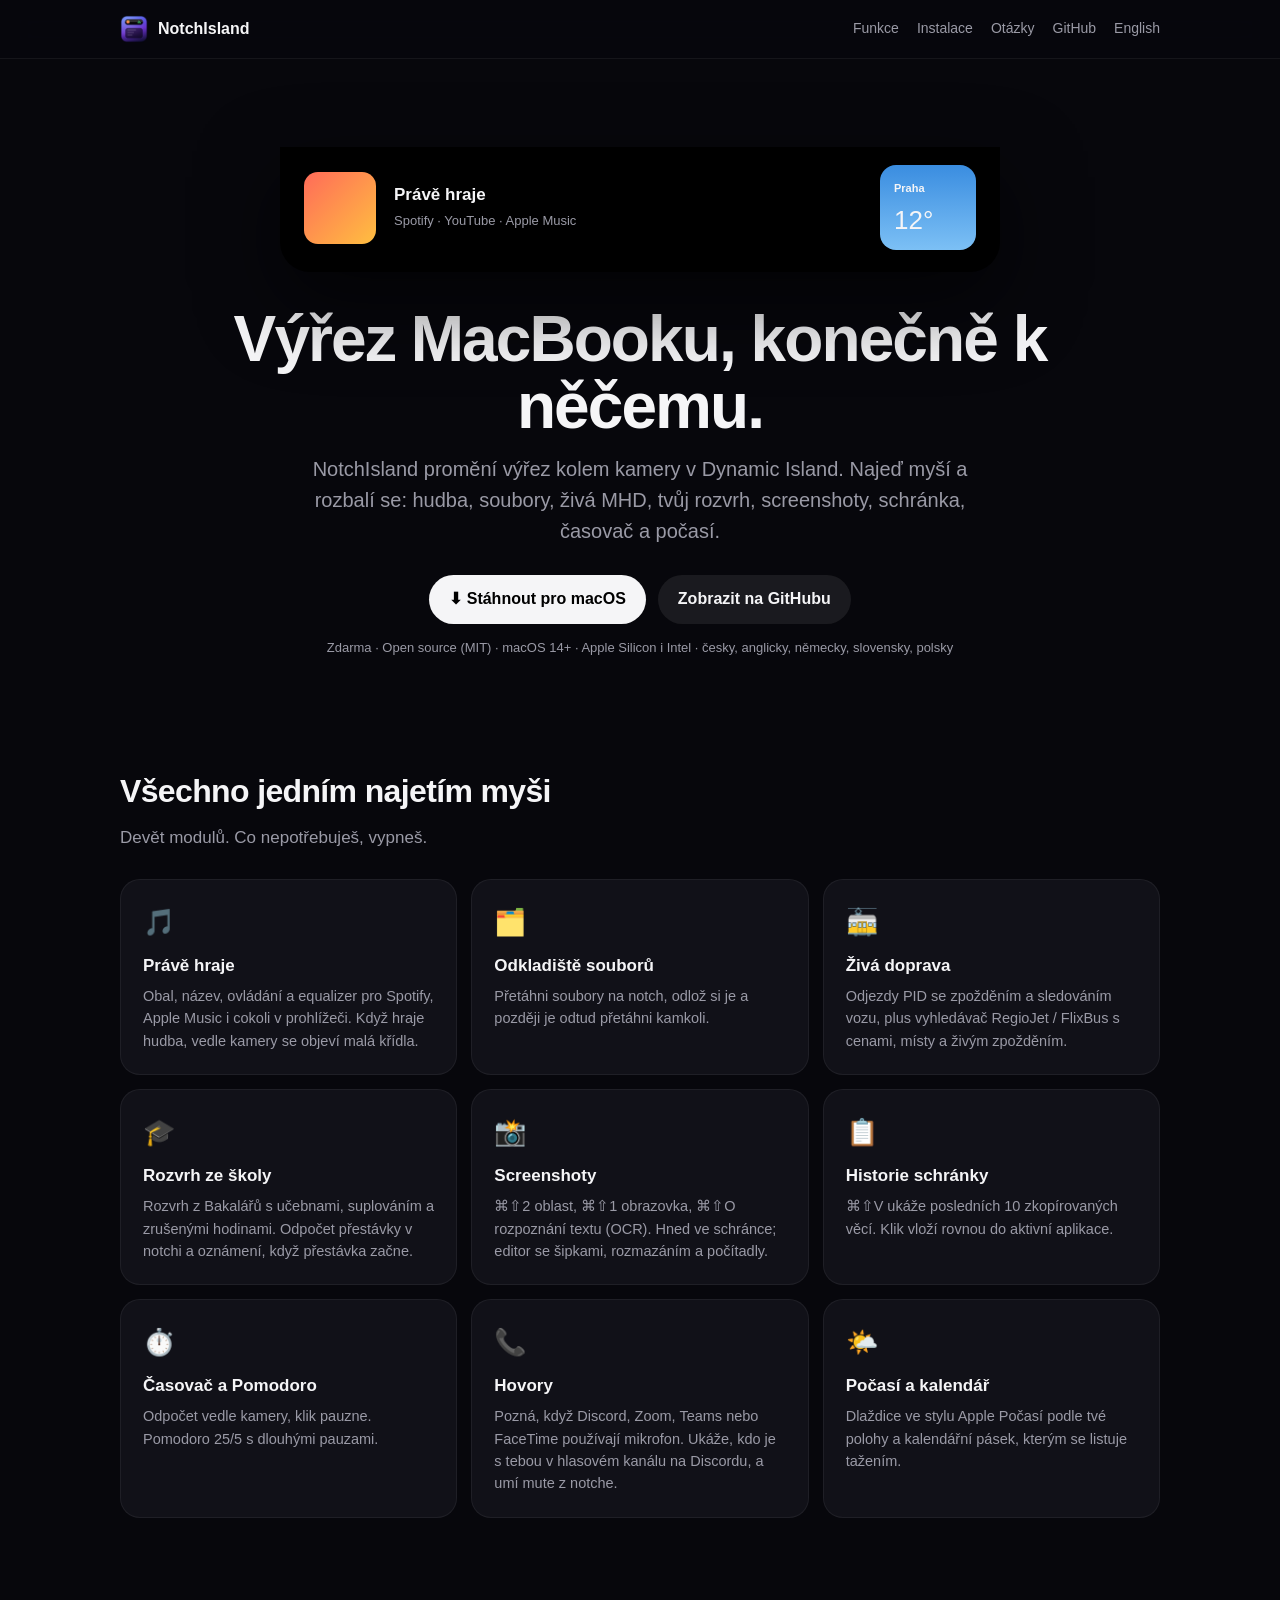
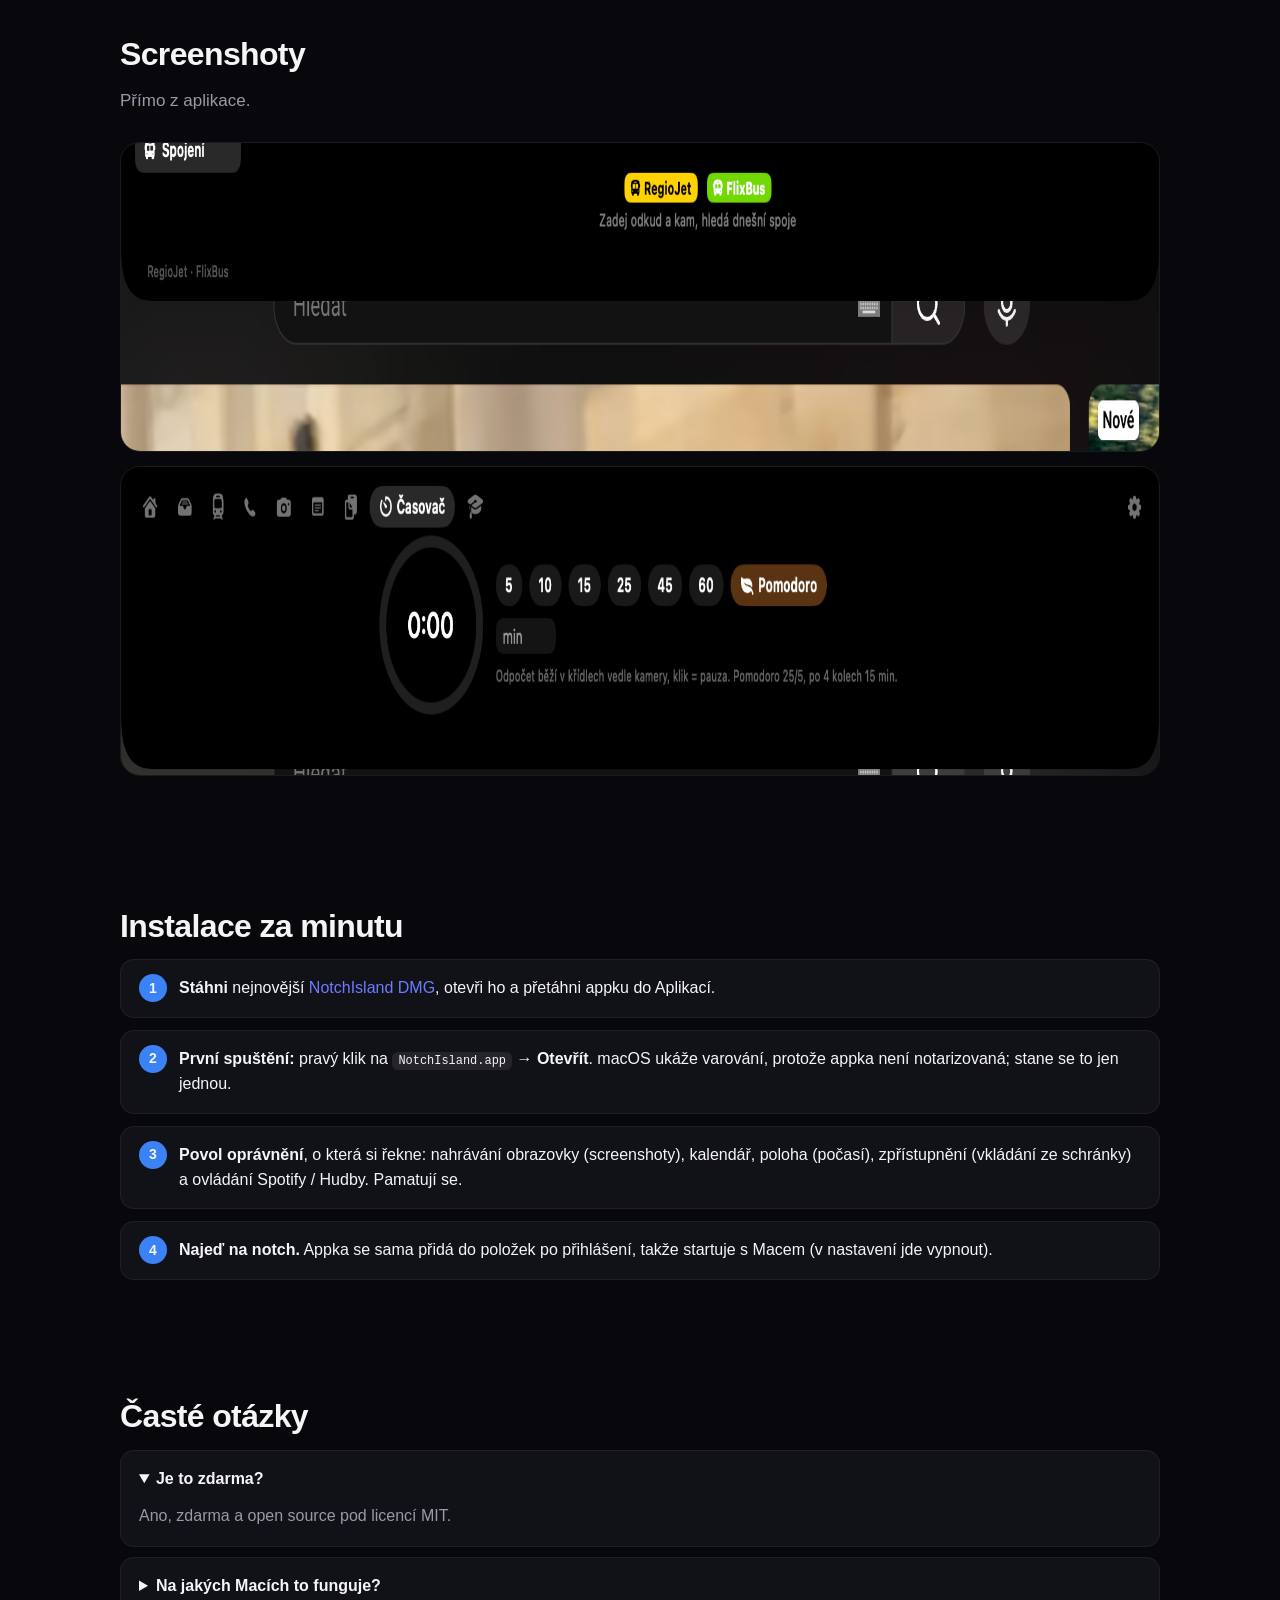
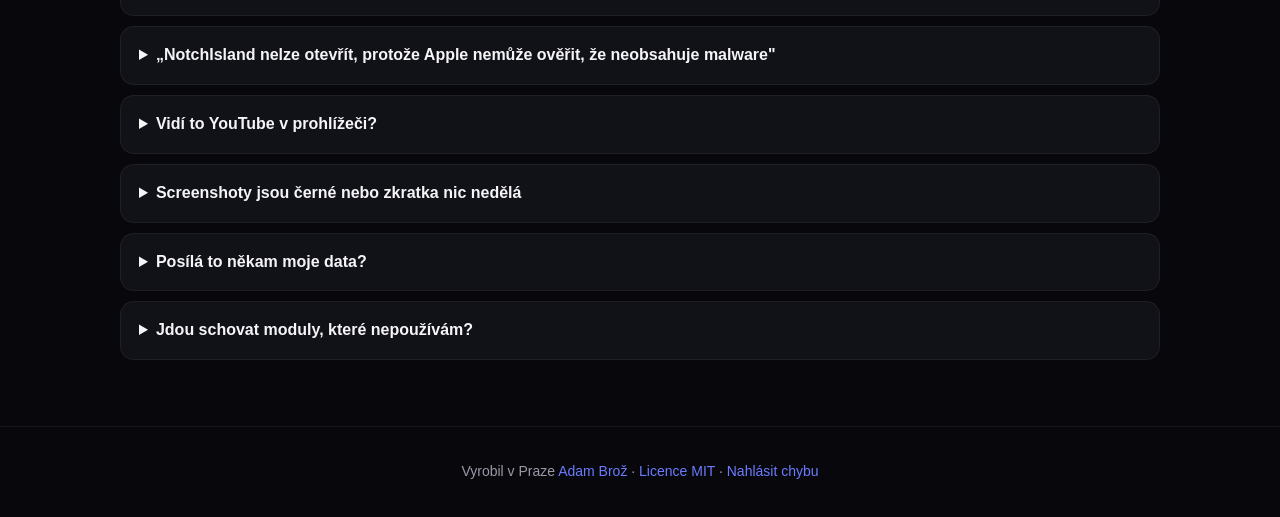
==== docs/cs/index.html @ eedb6540 "1.0: website (notchisland.brozovec.eu), README launch guide + FAQ, next-week & permanent timetable" ====
<!DOCTYPE html>
<html lang="cs">
<head>
<meta charset="utf-8">
<meta name="viewport" content="width=device-width,initial-scale=1">
<title>NotchIsland – Dynamic Island pro výřez MacBooku (zdarma, open source)</title>
<meta name="description" content="NotchIsland promění výřez (notch) MacBooku v Dynamic Island: přehrávaná hudba s ovládáním, odkladiště souborů, živé odjezdy PID, spojení RegioJet a FlixBus, rozvrh z Bakalářů, screenshoty s OCR, historie schránky, Pomodoro, počasí a kalendář. Zdarma, open source, macOS 14+.">
<link rel="canonical" href="https://notchisland.brozovec.eu/cs/">
<link rel="alternate" hreflang="en" href="https://notchisland.brozovec.eu/">
<link rel="alternate" hreflang="cs" href="https://notchisland.brozovec.eu/cs/">
<link rel="alternate" hreflang="x-default" href="https://notchisland.brozovec.eu/">
<meta name="robots" content="index,follow,max-image-preview:large">
<meta name="theme-color" content="#07070c">
<link rel="icon" type="image/png" href="../favicon.png"><link rel="apple-touch-icon" href="../apple-touch-icon.png">
<meta property="og:type" content="website"><meta property="og:site_name" content="NotchIsland">
<meta property="og:title" content="NotchIsland – Dynamic Island pro výřez MacBooku">
<meta property="og:description" content="Hudba, soubory, živá MHD, rozvrh, screenshoty, schránka, časovač a počasí – jedním najetím myši do notche. Zdarma a open source.">
<meta property="og:url" content="https://notchisland.brozovec.eu/cs/">
<meta property="og:image" content="https://notchisland.brozovec.eu/og-image.png"><meta property="og:image:width" content="1280"><meta property="og:image:height" content="640">
<meta property="og:locale" content="cs_CZ"><meta property="og:locale:alternate" content="en_US">
<meta name="twitter:card" content="summary_large_image"><meta name="twitter:title" content="NotchIsland – Dynamic Island pro výřez MacBooku"><meta name="twitter:description" content="Zdarma, open source. Hudba, soubory, živá MHD, rozvrh z Bakalářů, screenshoty, schránka, časovač, počasí."><meta name="twitter:image" content="https://notchisland.brozovec.eu/og-image.png">
<link rel="stylesheet" href="../style.css">
<script type="application/ld+json">
{"@context":"https://schema.org","@graph":[
{"@type":"SoftwareApplication","name":"NotchIsland","applicationCategory":"UtilitiesApplication","operatingSystem":"macOS 14 a novější","offers":{"@type":"Offer","price":"0","priceCurrency":"CZK"},"downloadUrl":"https://github.com/Brozovec/NotchIsland/releases/latest","softwareVersion":"1.0","license":"https://opensource.org/licenses/MIT","author":{"@type":"Person","name":"Adam Brož","url":"https://github.com/Brozovec"},"image":"https://notchisland.brozovec.eu/og-image.png","inLanguage":"cs","description":"Dynamic Island pro výřez MacBooku: přehrávaná hudba, odkladiště souborů, živá MHD, rozvrh z Bakalářů, screenshoty s OCR, historie schránky, časovač, počasí a kalendář."},
{"@type":"FAQPage","mainEntity":[
{"@type":"Question","name":"Je NotchIsland zdarma?","acceptedAnswer":{"@type":"Answer","text":"Ano. NotchIsland je zdarma a open source pod licencí MIT. Kód je na GitHubu."}},
{"@type":"Question","name":"Na jakých Macích funguje?","acceptedAnswer":{"@type":"Answer","text":"Na každém Macu s macOS 14 Sonoma nebo novějším. Plný efekt vyžaduje MacBook s výřezem (Pro 2021+, Air 2022+); na ostatních se vykreslí malý ostrůvek pod horní hranou."}},
{"@type":"Question","name":"macOS hlásí, že aplikaci nelze ověřit. Co teď?","acceptedAnswer":{"@type":"Answer","text":"Appka je podepsaná, ale ne notarizovaná. Klikni na NotchIsland.app pravým tlačítkem a zvol Otevřít, nebo v Nastavení systému → Soukromí a zabezpečení klikni Přesto otevřít. Stačí jednou."}},
{"@type":"Question","name":"Funguje i YouTube v prohlížeči?","acceptedAnswer":{"@type":"Answer","text":"Ano. NotchIsland čte systémové Právě hraje, takže cokoli macOS ukazuje v Ovládacím centru se objeví v notchi – Spotify, Apple Music, YouTube v Chromu nebo Safari, podcasty."}},
{"@type":"Question","name":"Posílá to někam moje data?","acceptedAnswer":{"@type":"Answer","text":"Ne. Žádný účet, žádný server. Data zůstávají na tvém Macu. Síťové požadavky jdou jen na veřejné služby, které používáš (dopravní data, počasí, Bakaláři tvé školy)."}}
]}]}
</script>
</head>
<body>
<header><div class="wrap"><nav>
<a class="logo" href="./"><img src="../icon.png" alt="">NotchIsland</a>
<div class="links"><a href="#features">Funkce</a><a href="#install">Instalace</a><a href="#faq">Otázky</a><a href="https://github.com/Brozovec/NotchIsland">GitHub</a><a href="../" lang="en">English</a></div>
</nav></div></header>

<main class="wrap">
<section class="hero">
  <div class="notch" aria-hidden="true">
    <div class="art"></div>
    <div class="t"><b>Právě hraje</b><span>Spotify · YouTube · Apple Music</span></div>
    <div class="eq"><i></i><i></i><i></i><i></i></div>
    <div class="wx"><small>Praha</small><b>12°</b></div>
  </div>
  <h1>Výřez MacBooku, konečně k něčemu.</h1>
  <p class="sub">NotchIsland promění výřez kolem kamery v Dynamic Island. Najeď myší a rozbalí se: hudba, soubory, živá MHD, tvůj rozvrh, screenshoty, schránka, časovač a počasí.</p>
  <div class="cta"><a class="btn" href="https://github.com/Brozovec/NotchIsland/releases/latest">⬇ Stáhnout pro macOS</a><a class="btn ghost" href="https://github.com/Brozovec/NotchIsland">Zobrazit na GitHubu</a></div>
  <p class="note">Zdarma · Open source (MIT) · macOS 14+ · Apple Silicon i Intel · česky, anglicky, německy, slovensky, polsky</p>
</section>

<section id="features">
  <h2>Všechno jedním najetím myši</h2>
  <p class="lead">Devět modulů. Co nepotřebuješ, vypneš.</p>
  <div class="grid">
    <div class="card"><div class="ic">🎵</div><h3>Právě hraje</h3><p>Obal, název, ovládání a equalizer pro Spotify, Apple Music i cokoli v prohlížeči. Když hraje hudba, vedle kamery se objeví malá křídla.</p></div>
    <div class="card"><div class="ic">🗂️</div><h3>Odkladiště souborů</h3><p>Přetáhni soubory na notch, odlož si je a později je odtud přetáhni kamkoli.</p></div>
    <div class="card"><div class="ic">🚋</div><h3>Živá doprava</h3><p>Odjezdy PID se zpožděním a sledováním vozu, plus vyhledávač RegioJet / FlixBus s cenami, místy a živým zpožděním.</p></div>
    <div class="card"><div class="ic">🎓</div><h3>Rozvrh ze školy</h3><p>Rozvrh z Bakalářů s učebnami, suplováním a zrušenými hodinami. Odpočet přestávky v notchi a oznámení, když přestávka začne.</p></div>
    <div class="card"><div class="ic">📸</div><h3>Screenshoty</h3><p>⌘⇧2 oblast, ⌘⇧1 obrazovka, ⌘⇧O rozpoznání textu (OCR). Hned ve schránce; editor se šipkami, rozmazáním a počítadly.</p></div>
    <div class="card"><div class="ic">📋</div><h3>Historie schránky</h3><p>⌘⇧V ukáže posledních 10 zkopírovaných věcí. Klik vloží rovnou do aktivní aplikace.</p></div>
    <div class="card"><div class="ic">⏱️</div><h3>Časovač a Pomodoro</h3><p>Odpočet vedle kamery, klik pauzne. Pomodoro 25/5 s dlouhými pauzami.</p></div>
    <div class="card"><div class="ic">📞</div><h3>Hovory</h3><p>Pozná, když Discord, Zoom, Teams nebo FaceTime používají mikrofon. Ukáže, kdo je s tebou v hlasovém kanálu na Discordu, a umí mute z notche.</p></div>
    <div class="card"><div class="ic">🌤️</div><h3>Počasí a kalendář</h3><p>Dlaždice ve stylu Apple Počasí podle tvé polohy a kalendářní pásek, kterým se listuje tažením.</p></div>
  </div>
</section>

<section class="shots">
  <h2>Screenshoty</h2>
  <p class="lead">Přímo z aplikace.</p>
  <img src="../screenshot-transit.png" alt="NotchIsland vyhledávání spojení Praha – Brno, RegioJet a FlixBus" loading="lazy" width="1800" height="310">
  <img src="../screenshot-timer.png" alt="NotchIsland záložka časovač a Pomodoro" loading="lazy" width="1800" height="310">
</section>

<section id="install">
  <h2>Instalace za minutu</h2>
  <div class="steps">
    <div><b>Stáhni</b> nejnovější <a href="https://github.com/Brozovec/NotchIsland/releases/latest">NotchIsland DMG</a>, otevři ho a přetáhni appku do Aplikací.</div>
    <div><b>První spuštění:</b> pravý klik na <code>NotchIsland.app</code> → <b>Otevřít</b>. macOS ukáže varování, protože appka není notarizovaná; stane se to jen jednou.</div>
    <div><b>Povol oprávnění</b>, o která si řekne: nahrávání obrazovky (screenshoty), kalendář, poloha (počasí), zpřístupnění (vkládání ze schránky) a ovládání Spotify / Hudby. Pamatují se.</div>
    <div><b>Najeď na notch.</b> Appka se sama přidá do položek po přihlášení, takže startuje s Macem (v nastavení jde vypnout).</div>
  </div>
</section>

<section id="faq" class="faq">
  <h2>Časté otázky</h2>
  <details open><summary>Je to zdarma?</summary><p>Ano, zdarma a open source pod licencí MIT.</p></details>
  <details><summary>Na jakých Macích to funguje?</summary><p>macOS 14 Sonoma nebo novější. Plný efekt vyžaduje MacBook s výřezem (Pro 2021+, Air 2022+); ostatní Macy dostanou malý ostrůvek pod horní hranou.</p></details>
  <details><summary>„NotchIsland nelze otevřít, protože Apple nemůže ověřit, že neobsahuje malware"</summary><p>Pravý klik na appku → Otevřít, nebo Nastavení systému → Soukromí a zabezpečení → Přesto otevřít. Jednou.</p></details>
  <details><summary>Vidí to YouTube v prohlížeči?</summary><p>Ano. Čte stejné Právě hraje, které macOS ukazuje v Ovládacím centru, takže Chrome, Safari, podcasty i každá hudební appka se ukážou.</p></details>
  <details><summary>Screenshoty jsou černé nebo zkratka nic nedělá</summary><p>Povol NotchIsland v Nastavení systému → Soukromí a zabezpečení → Nahrávání obrazovky. Pokud zároveň běží Shottr, bere si stejné zkratky; vypni ho nebo mu změň klávesy.</p></details>
  <details><summary>Posílá to někam moje data?</summary><p>Žádné účty, žádné servery. Požadavky jdou jen na veřejné služby, které používáš: dopravní data, počasí Open-Meteo, Bakaláři tvé školy.</p></details>
  <details><summary>Jdou schovat moduly, které nepoužívám?</summary><p>Ano, Nastavení → Moduly. Kliknutím záložku skryješ nebo ukážeš.</p></details>
</section>
</main>

<footer><div class="wrap">Vyrobil v Praze <a href="https://github.com/Brozovec">Adam Brož</a> · <a href="https://github.com/Brozovec/NotchIsland/blob/main/LICENSE">Licence MIT</a> · <a href="https://github.com/Brozovec/NotchIsland/issues">Nahlásit chybu</a></div></footer>
</body>
</html>
---- docs/style.css ----
:root{--bg:#07070c;--panel:#111118;--text:#f5f5f7;--muted:#9a9aa6;--accent:#6c7cff;--accent2:#3b82f6;--radius:20px}
*{box-sizing:border-box}html{scroll-behavior:smooth}
body{margin:0;background:var(--bg);color:var(--text);font-family:-apple-system,BlinkMacSystemFont,"SF Pro Text","Segoe UI",Inter,sans-serif;line-height:1.55;-webkit-font-smoothing:antialiased}
a{color:var(--accent);text-decoration:none}a:hover{text-decoration:underline}
.wrap{max-width:1080px;margin:0 auto;padding:0 20px}
header{position:sticky;top:0;z-index:10;background:rgba(7,7,12,.75);backdrop-filter:saturate(180%) blur(16px);border-bottom:1px solid rgba(255,255,255,.06)}
nav{display:flex;align-items:center;gap:22px;height:58px}nav .logo{display:flex;align-items:center;gap:10px;font-weight:700;color:var(--text)}nav .logo img{width:28px;height:28px;border-radius:7px}
nav .links{margin-left:auto;display:flex;gap:18px;font-size:14px}nav .links a{color:var(--muted)}nav .links a:hover{color:var(--text);text-decoration:none}
.btn{display:inline-flex;align-items:center;gap:8px;background:var(--text);color:#000!important;font-weight:600;padding:12px 20px;border-radius:999px;transition:transform .15s}.btn:hover{transform:translateY(-1px);text-decoration:none}
.btn.ghost{background:rgba(255,255,255,.08);color:var(--text)!important}
.hero{padding:88px 0 40px;text-align:center}
.notch{margin:0 auto 34px;width:min(720px,92vw);background:#000;border-radius:0 0 30px 30px;padding:18px 24px 22px;display:flex;align-items:center;gap:18px;box-shadow:0 30px 80px rgba(0,0,0,.6);position:relative;text-align:left}
.notch::before{content:"";position:absolute;top:0;left:50%;transform:translateX(-50%);width:200px;height:26px;background:#000;border-radius:0 0 14px 14px}
.notch .art{width:72px;height:72px;border-radius:14px;background:linear-gradient(135deg,#ff6b59,#ffbf40);flex:none}
.notch .t{flex:1;min-width:0}.notch .t b{display:block;font-size:17px;white-space:nowrap;overflow:hidden;text-overflow:ellipsis}.notch .t span{color:var(--muted);font-size:13px}
.eq{display:flex;align-items:flex-end;gap:4px;height:34px}.eq i{width:5px;background:#3fe36f;border-radius:3px;animation:eq 1s infinite ease-in-out}.eq i:nth-child(2){animation-delay:.15s}.eq i:nth-child(3){animation-delay:.3s}.eq i:nth-child(4){animation-delay:.45s}
@keyframes eq{0%,100%{height:30%}50%{height:100%}}
.wx{background:linear-gradient(#3a8de0,#7cc0f5);border-radius:16px;padding:10px 14px;min-width:96px;text-align:left}.wx small{font-size:11px;font-weight:600}.wx b{display:block;font-size:26px;font-weight:300}
h1{font-size:clamp(38px,6vw,64px);letter-spacing:-.03em;margin:0 0 14px;line-height:1.05}
.sub{font-size:20px;color:var(--muted);max-width:720px;margin:0 auto 28px}
.cta{display:flex;gap:12px;justify-content:center;flex-wrap:wrap}.note{color:var(--muted);font-size:13px;margin-top:14px}
section{padding:56px 0}h2{font-size:32px;letter-spacing:-.02em;margin:0 0 8px}.lead{color:var(--muted);margin:0 0 28px;font-size:17px}
.grid{display:grid;grid-template-columns:repeat(auto-fit,minmax(250px,1fr));gap:14px}
.card{background:var(--panel);border:1px solid rgba(255,255,255,.06);border-radius:var(--radius);padding:22px}.card .ic{font-size:26px;margin-bottom:10px}.card h3{margin:0 0 6px;font-size:17px}.card p{margin:0;color:var(--muted);font-size:14.5px}
.shots img{width:100%;border-radius:var(--radius);border:1px solid rgba(255,255,255,.08);margin-bottom:14px;display:block}
.steps{counter-reset:s;display:grid;gap:12px}.steps div{background:var(--panel);border-radius:14px;padding:16px 18px 16px 58px;position:relative;border:1px solid rgba(255,255,255,.06)}
.steps div::before{counter-increment:s;content:counter(s);position:absolute;left:18px;top:14px;width:28px;height:28px;border-radius:50%;background:var(--accent2);display:grid;place-items:center;font-weight:700;font-size:14px}
code{background:rgba(255,255,255,.08);padding:2px 6px;border-radius:6px;font-size:.92em}
.faq details{background:var(--panel);border:1px solid rgba(255,255,255,.06);border-radius:14px;padding:4px 18px;margin-bottom:10px}.faq summary{cursor:pointer;font-weight:600;padding:12px 0}.faq p{color:var(--muted);margin:0 0 14px}
footer{border-top:1px solid rgba(255,255,255,.06);padding:34px 0;color:var(--muted);font-size:14px;text-align:center}
@media (max-width:640px){.notch{flex-wrap:wrap}.wx{display:none}nav .links{gap:12px;font-size:13px}}
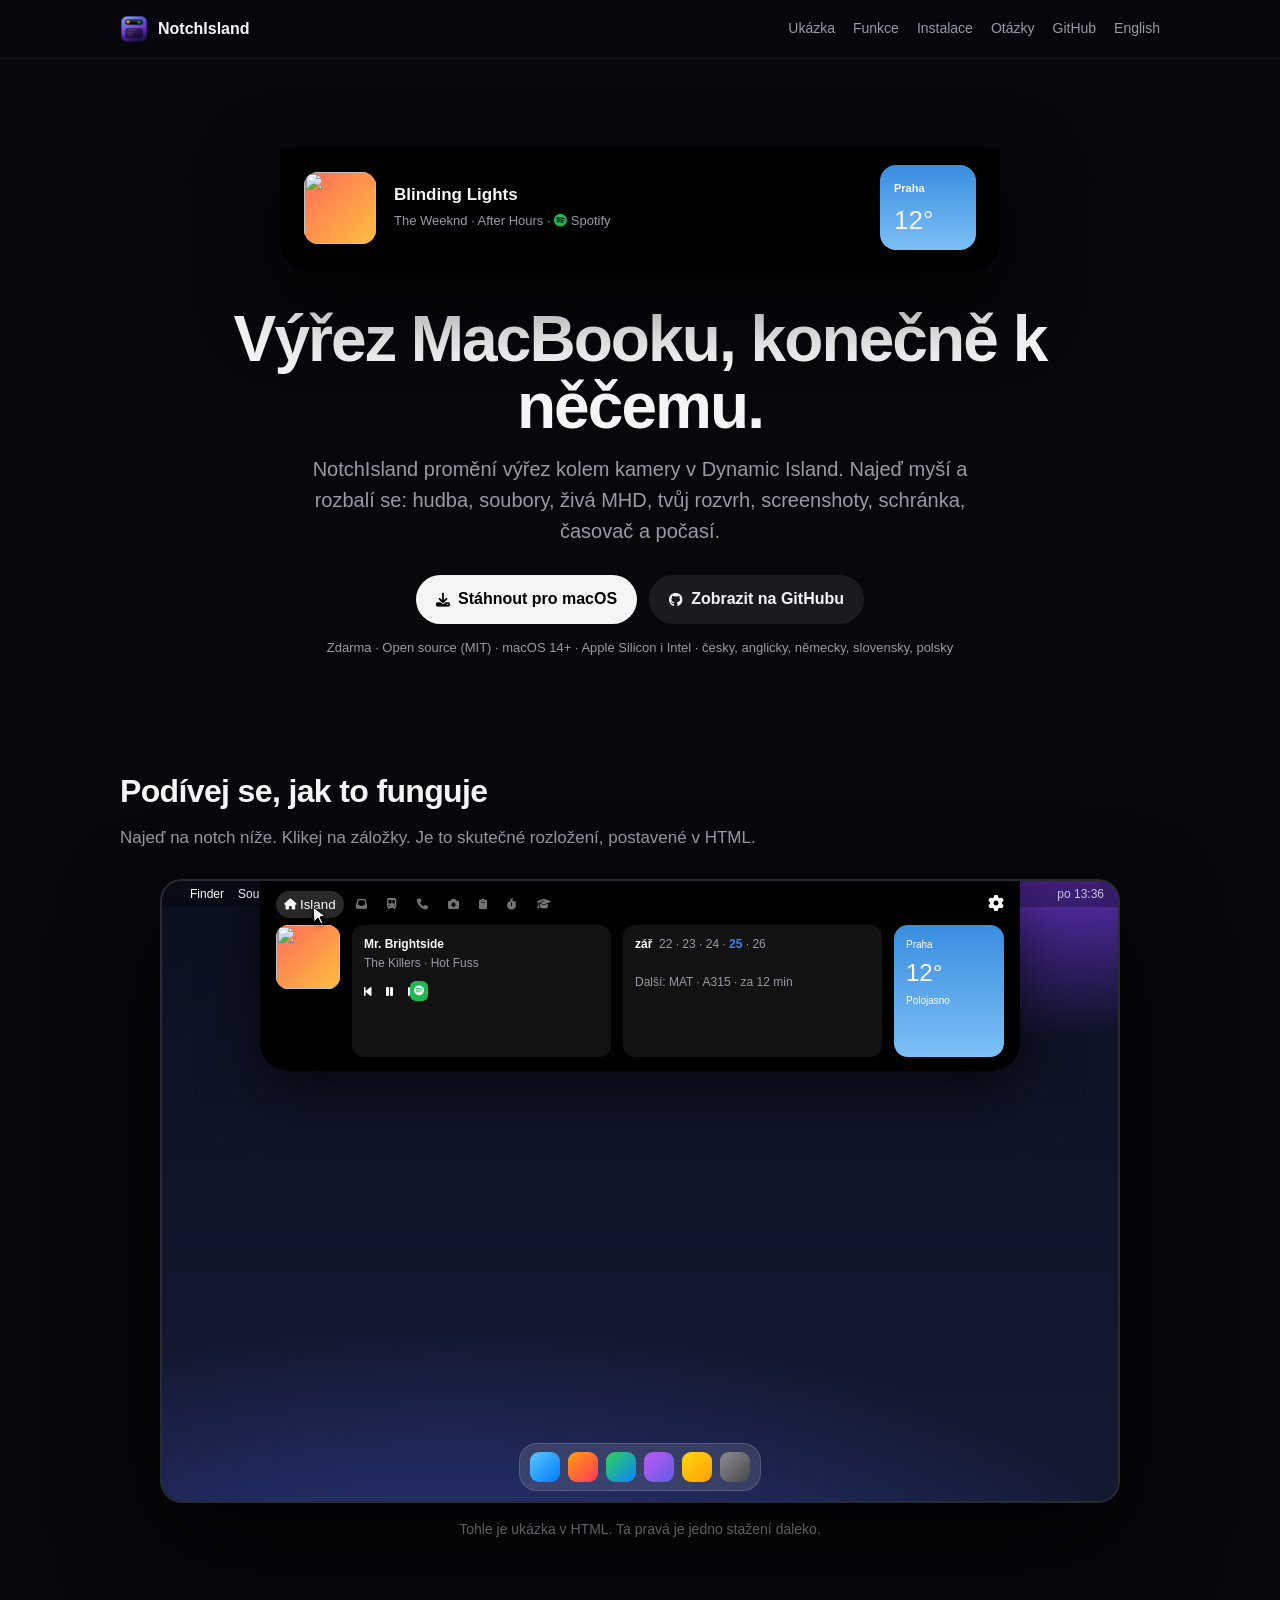
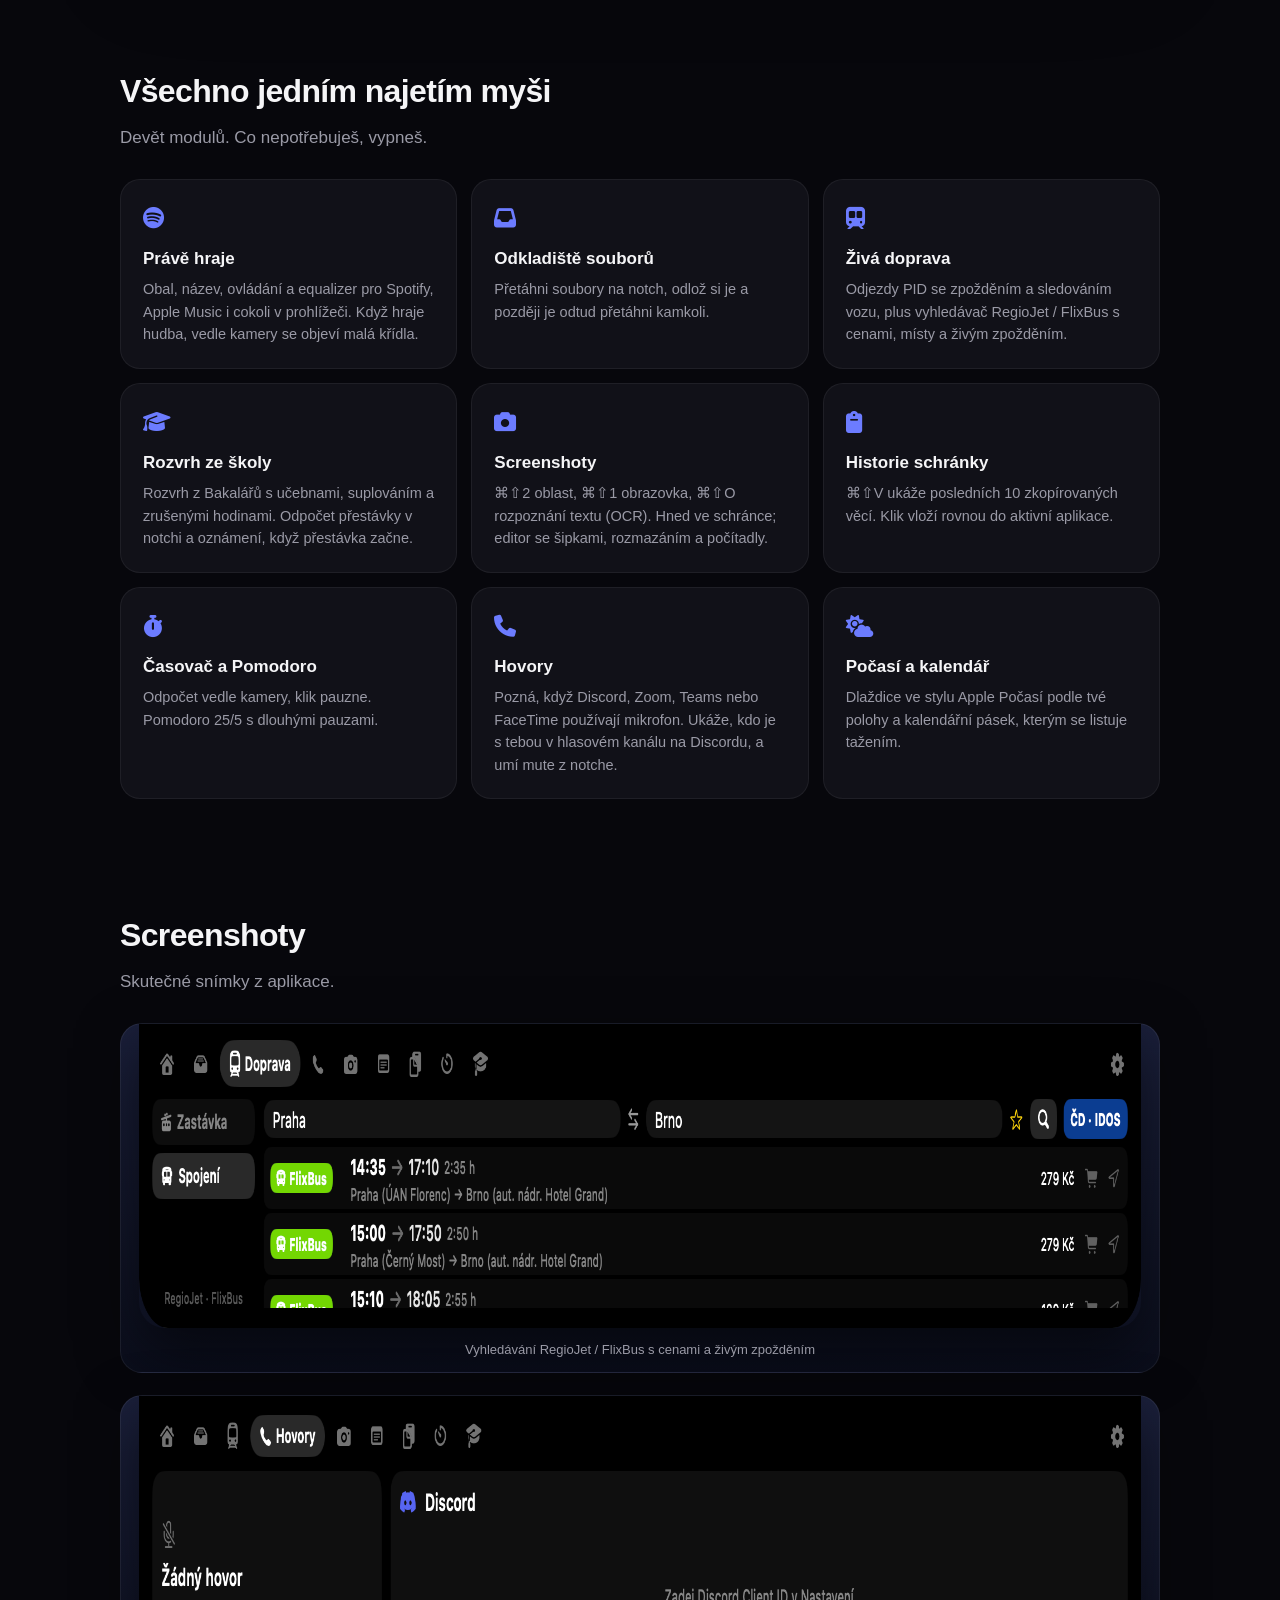
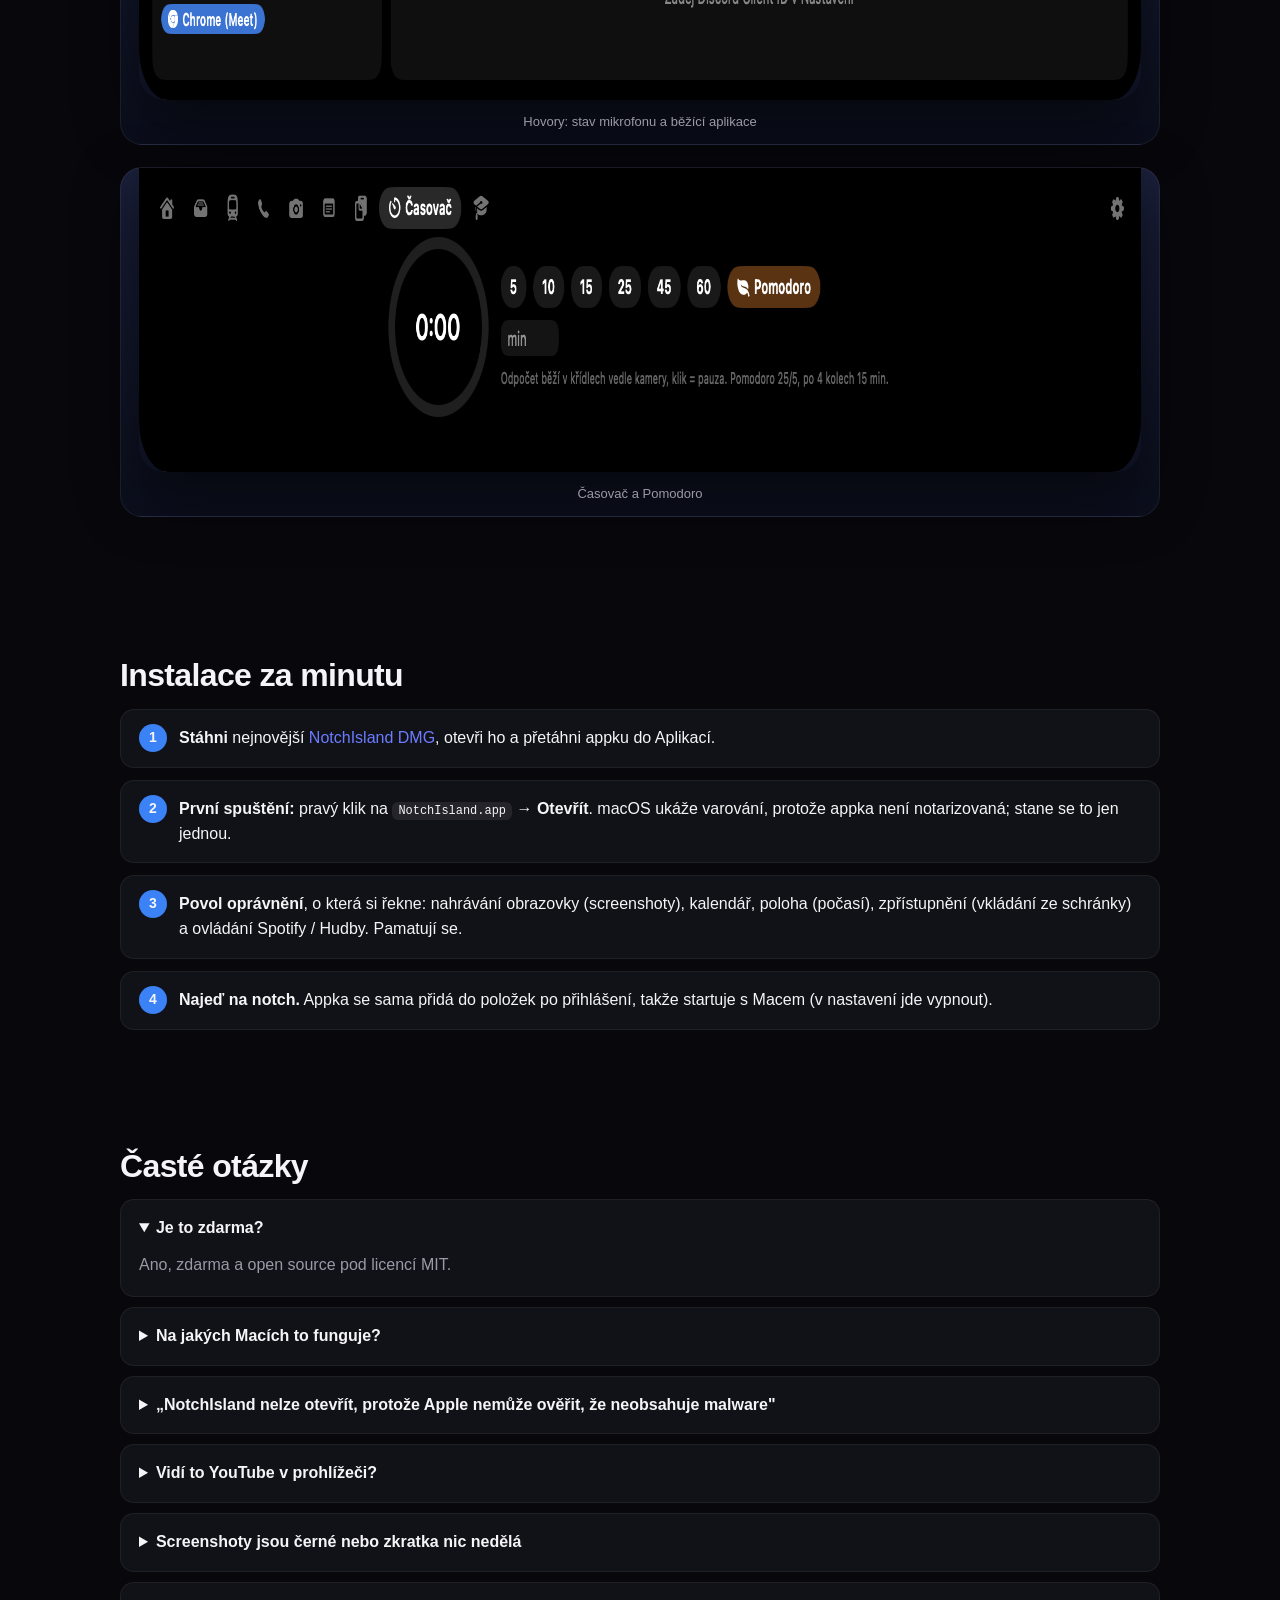
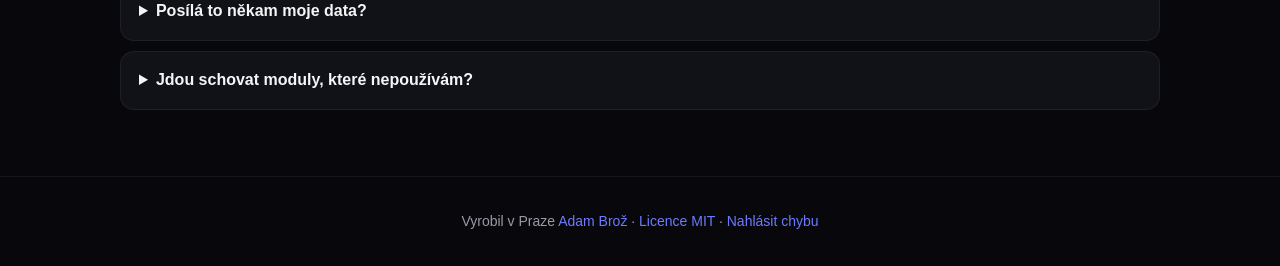
==== commit 072b5a5b: "Website: interactive showcase, Font Awesome icons, real album art, framed real screenshots; README g" ====
--- a/docs/cs/index.html
+++ b/docs/cs/index.html
@@ -19,7 +19,8 @@
 <meta property="og:image" content="https://notchisland.brozovec.eu/og-image.png"><meta property="og:image:width" content="1280"><meta property="og:image:height" content="640">
 <meta property="og:locale" content="cs_CZ"><meta property="og:locale:alternate" content="en_US">
 <meta name="twitter:card" content="summary_large_image"><meta name="twitter:title" content="NotchIsland – Dynamic Island pro výřez MacBooku"><meta name="twitter:description" content="Zdarma, open source. Hudba, soubory, živá MHD, rozvrh z Bakalářů, screenshoty, schránka, časovač, počasí."><meta name="twitter:image" content="https://notchisland.brozovec.eu/og-image.png">
-<link rel="stylesheet" href="../style.css">
+<link rel="stylesheet" href="https://cdnjs.cloudflare.com/ajax/libs/font-awesome/6.5.2/css/all.min.css" integrity="sha512-SnH5WK+bZxgPHs44uWIX+LLJAJ9/2PkPKZ5QiAj6Ta86w+fsb2TkcmfRyVX3pBnMFcV7oQPJkl9QevSCWr3W6A==" crossorigin="anonymous" referrerpolicy="no-referrer">
+<link rel="stylesheet" href="../style.css"><link rel="stylesheet" href="../showcase.css">
 <script type="application/ld+json">
 {"@context":"https://schema.org","@graph":[
 {"@type":"SoftwareApplication","name":"NotchIsland","applicationCategory":"UtilitiesApplication","operatingSystem":"macOS 14 a novější","offers":{"@type":"Offer","price":"0","priceCurrency":"CZK"},"downloadUrl":"https://github.com/Brozovec/NotchIsland/releases/latest","softwareVersion":"1.0","license":"https://opensource.org/licenses/MIT","author":{"@type":"Person","name":"Adam Brož","url":"https://github.com/Brozovec"},"image":"https://notchisland.brozovec.eu/og-image.png","inLanguage":"cs","description":"Dynamic Island pro výřez MacBooku: přehrávaná hudba, odkladiště souborů, živá MHD, rozvrh z Bakalářů, screenshoty s OCR, historie schránky, časovač, počasí a kalendář."},
@@ -35,44 +36,88 @@
 <body>
 <header><div class="wrap"><nav>
 <a class="logo" href="./"><img src="../icon.png" alt="">NotchIsland</a>
-<div class="links"><a href="#features">Funkce</a><a href="#install">Instalace</a><a href="#faq">Otázky</a><a href="https://github.com/Brozovec/NotchIsland">GitHub</a><a href="../" lang="en">English</a></div>
+<div class="links"><a href="#demo">Ukázka</a><a href="#features">Funkce</a><a href="#install">Instalace</a><a href="#faq">Otázky</a><a href="https://github.com/Brozovec/NotchIsland">GitHub</a><a href="../" lang="en">English</a></div>
 </nav></div></header>
 
 <main class="wrap">
 <section class="hero">
   <div class="notch" aria-hidden="true">
-    <div class="art"></div>
-    <div class="t"><b>Právě hraje</b><span>Spotify · YouTube · Apple Music</span></div>
+    <img class="art" src="https://image-cdn-fa.spotifycdn.com/image/ab67616d00001e028863bc11d2aa12b54f5aeb36" alt="" width="72" height="72">
+    <div class="t"><b>Blinding Lights</b><span>The Weeknd · After Hours · <i class="fa-brands fa-spotify" style="color:#1db954"></i> Spotify</span></div>
     <div class="eq"><i></i><i></i><i></i><i></i></div>
     <div class="wx"><small>Praha</small><b>12°</b></div>
   </div>
   <h1>Výřez MacBooku, konečně k něčemu.</h1>
   <p class="sub">NotchIsland promění výřez kolem kamery v Dynamic Island. Najeď myší a rozbalí se: hudba, soubory, živá MHD, tvůj rozvrh, screenshoty, schránka, časovač a počasí.</p>
-  <div class="cta"><a class="btn" href="https://github.com/Brozovec/NotchIsland/releases/latest">⬇ Stáhnout pro macOS</a><a class="btn ghost" href="https://github.com/Brozovec/NotchIsland">Zobrazit na GitHubu</a></div>
+  <div class="cta"><a class="btn" href="https://github.com/Brozovec/NotchIsland/releases/latest"><i class="fa-solid fa-download"></i> Stáhnout pro macOS</a><a class="btn ghost" href="https://github.com/Brozovec/NotchIsland"><i class="fa-brands fa-github"></i> Zobrazit na GitHubu</a></div>
   <p class="note">Zdarma · Open source (MIT) · macOS 14+ · Apple Silicon i Intel · česky, anglicky, německy, slovensky, polsky</p>
+</section>
+
+
+<section id="demo">
+  <h2>Podívej se, jak to funguje</h2>
+  <p class="lead">Najeď na notch níže. Klikej na záložky. Je to skutečné rozložení, postavené v HTML.</p>
+  <div class="mac">
+    <div class="wall"></div>
+    <div class="menubar"><b></b><span>Finder</span><span>Soubor</span><span>Úpravy</span><span>Zobrazení</span><span class="r">po 13:36</span></div>
+    <svg id="cursor" class="cursor" viewBox="0 0 14 20" style="left:50%;top:60%"><path d="M1 1l12 9-5 1 3 6-2 1-3-6-4 4z" fill="#fff" stroke="#000" stroke-width="1"/></svg>
+    <div class="island" id="island">
+      <div class="wing l"><img class="art" src="https://image-cdn-fa.spotifycdn.com/image/ab67616d00001e029c284a6855f4945dc5a3cd73" alt="" width="20" height="20"></div>
+      <div class="wing r"><div class="eqs"><i></i><i></i><i></i><i></i></div></div>
+      <div class="body">
+        <div class="tabs">
+          <button data-tab="island" class="on"><i class="fa-solid fa-house"></i> Island</button><button data-tab="tray"><i class="fa-solid fa-inbox"></i></button><button data-tab="doprava"><i class="fa-solid fa-train-subway"></i></button><button data-tab="hovory"><i class="fa-solid fa-phone"></i></button><button data-tab="shot"><i class="fa-solid fa-camera"></i></button><button data-tab="schranka"><i class="fa-solid fa-clipboard"></i></button><button data-tab="casovac"><i class="fa-solid fa-stopwatch"></i></button><button data-tab="rozvrh"><i class="fa-solid fa-graduation-cap"></i></button>
+          <span class="gear"><i class="fa-solid fa-gear"></i></span>
+        </div>
+        <div class="pane on" data-pane="island">
+          <img class="art" src="https://image-cdn-fa.spotifycdn.com/image/ab67616d00001e029c284a6855f4945dc5a3cd73" alt="" width="64" height="64">
+          <div class="tile"><b>Mr. Brightside</b><br><span style="color:#9a9aa6">The Killers · Hot Fuss</span><div style="display:flex;align-items:center;gap:14px;margin-top:8px"><i class="fa-solid fa-backward-step"></i><i class="fa-solid fa-pause"></i><i class="fa-solid fa-forward-step"></i><div class="eqs" style="margin:0 0 0 auto"><i></i><i></i><i></i><i></i></div></div><span style="position:absolute;left:58px;top:56px;background:#1db954;border-radius:6px;padding:2px 4px;font-size:10px"><i class="fa-brands fa-spotify"></i></span></div>
+          <div class="tile"><b>zář</b> &nbsp;<span style="color:#9a9aa6">22 · 23 · 24 · </span><b style="color:#3b82f6">25</b><span style="color:#9a9aa6"> · 26</span><br><br><span style="color:#9a9aa6">Další: MAT · A315 · za 12 min</span></div>
+          <div class="wxt"><small>Praha</small><b>12°</b><small>Polojasno</small></div>
+        </div>
+        <div class="pane" data-pane="tray"><div class="tile" style="border:1px dashed rgba(255,255,255,.25);display:grid;place-items:center;color:#9a9aa6">Přetáhni sem soubory · později je odtud vezmi</div></div>
+        <div class="pane" data-pane="doprava"><div class="tile">
+          <div class="row"><span><span class="badge b-tram"><i class="fa-solid fa-train-subway"></i> 9</span> Sídliště Řepy</span><span class="ok">včas</span><b>2 min</b></div>
+          <div class="row"><span><span class="badge b-bus"><i class="fa-solid fa-bus"></i> 191</span> Na Knížecí</span><span class="late">+3′</span><b>5 min</b></div>
+          <div class="row"><span><span class="badge b-metro"><i class="fa-solid fa-m"></i> B</span> Černý Most</span><span class="ok">včas</span><b>7 min</b></div>
+        </div><div class="tile">
+          <div class="row"><span class="badge b-rj">RegioJet</span><span>15:00 → 17:25 · 2:25 h</span><b>199 Kč</b></div>
+          <div class="row"><span class="badge b-fb">FlixBus</span><span>15:30 → 18:05 · 2:35 h</span><b>249 Kč</b></div>
+        </div></div>
+        <div class="pane" data-pane="hovory"><div class="tile"><i class="fa-solid fa-microphone" style="color:#3fe36f"></i> <b>Probíhá hovor</b> · Discord<br><span style="color:#9a9aa6">#general: Adam, Kuba, Tereza</span><div class="chips"><span><i class="fa-solid fa-microphone-slash"></i> Mute</span><span><i class="fa-solid fa-volume-xmark"></i> Deafen</span></div></div></div>
+        <div class="pane" data-pane="shot"><div class="tile"><div class="chips"><span>⌘⇧2 Oblast</span><span>⌘⇧1 Obrazovka</span><span>⌘⇧7 Okno</span><span>⌘⇧O OCR</span></div></div><div class="shot"></div><div class="shot"></div></div>
+        <div class="pane" data-pane="schranka"><div class="tile"><div class="row"><span><i class="fa-regular fa-file-lines" style="color:#9a9aa6"></i> https://github.com/Brozovec/NotchIsland</span><small>2 min</small></div><div class="row"><span><i class="fa-regular fa-file-lines" style="color:#9a9aa6"></i> večeře v 7?</span><small>10 min</small></div><div class="row"><span><i class="fa-regular fa-image" style="color:#9a9aa6"></i> Obrázek 1200×800</span><small>1 h</small></div></div></div>
+        <div class="pane" data-pane="casovac"><div class="ring">24:59</div><div class="tile"><div class="chips"><span>5</span><span>10</span><span>25</span><span>45</span><span style="background:rgba(255,159,10,.35)"><i class="fa-solid fa-leaf"></i> Pomodoro</span></div><p style="color:#9a9aa6;margin:8px 0 0">Odpočet běží vedle kamery. Klik pauzne.</p></div></div>
+        <div class="pane" data-pane="rozvrh"><div class="tile"><div style="color:#ffb340;font-size:11px;margin-bottom:6px"><i class="fa-solid fa-mug-hot"></i> Přestávka 20 min · další MAT (A315) za 14 min</div><div class="cards"><div class="lc"><b>ČJL</b><span class="rm">A103</span><span>8:00</span></div><div class="lc now"><b>PRG</b><span class="rm">A104</span><span>8:50</span></div><div class="lc"><b>PRG</b><span class="rm">A104</span><span>9:45</span></div><div class="lc x"><b>NJ</b><span>Zrušeno</span></div><div class="lc s"><b>MAT</b><span class="rm" style="color:#ffb340">A315</span><span>11:40</span></div><div class="lc"><b>TV</b><span class="rm">SOK</span><span>12:35</span></div></div></div></div>
+      </div>
+    </div>
+    <div class="dock"><i style="--a:#5ac8fa;--b:#007aff"></i><i style="--a:#ff9f0a;--b:#ff375f"></i><i style="--a:#30d158;--b:#0a84ff"></i><i style="--a:#bf5af2;--b:#5e5ce6"></i><i style="--a:#ffd60a;--b:#ff9f0a"></i><i style="--a:#8e8e93;--b:#48484a"></i></div>
+  </div>
+  <p class="hint">Tohle je ukázka v HTML. Ta pravá je jedno stažení daleko.</p>
 </section>
 
 <section id="features">
   <h2>Všechno jedním najetím myši</h2>
   <p class="lead">Devět modulů. Co nepotřebuješ, vypneš.</p>
   <div class="grid">
-    <div class="card"><div class="ic">🎵</div><h3>Právě hraje</h3><p>Obal, název, ovládání a equalizer pro Spotify, Apple Music i cokoli v prohlížeči. Když hraje hudba, vedle kamery se objeví malá křídla.</p></div>
-    <div class="card"><div class="ic">🗂️</div><h3>Odkladiště souborů</h3><p>Přetáhni soubory na notch, odlož si je a později je odtud přetáhni kamkoli.</p></div>
-    <div class="card"><div class="ic">🚋</div><h3>Živá doprava</h3><p>Odjezdy PID se zpožděním a sledováním vozu, plus vyhledávač RegioJet / FlixBus s cenami, místy a živým zpožděním.</p></div>
-    <div class="card"><div class="ic">🎓</div><h3>Rozvrh ze školy</h3><p>Rozvrh z Bakalářů s učebnami, suplováním a zrušenými hodinami. Odpočet přestávky v notchi a oznámení, když přestávka začne.</p></div>
-    <div class="card"><div class="ic">📸</div><h3>Screenshoty</h3><p>⌘⇧2 oblast, ⌘⇧1 obrazovka, ⌘⇧O rozpoznání textu (OCR). Hned ve schránce; editor se šipkami, rozmazáním a počítadly.</p></div>
-    <div class="card"><div class="ic">📋</div><h3>Historie schránky</h3><p>⌘⇧V ukáže posledních 10 zkopírovaných věcí. Klik vloží rovnou do aktivní aplikace.</p></div>
-    <div class="card"><div class="ic">⏱️</div><h3>Časovač a Pomodoro</h3><p>Odpočet vedle kamery, klik pauzne. Pomodoro 25/5 s dlouhými pauzami.</p></div>
-    <div class="card"><div class="ic">📞</div><h3>Hovory</h3><p>Pozná, když Discord, Zoom, Teams nebo FaceTime používají mikrofon. Ukáže, kdo je s tebou v hlasovém kanálu na Discordu, a umí mute z notche.</p></div>
-    <div class="card"><div class="ic">🌤️</div><h3>Počasí a kalendář</h3><p>Dlaždice ve stylu Apple Počasí podle tvé polohy a kalendářní pásek, kterým se listuje tažením.</p></div>
+    <div class="card"><div class="ic"><i class="fa-brands fa-spotify"></i></div><h3>Právě hraje</h3><p>Obal, název, ovládání a equalizer pro Spotify, Apple Music i cokoli v prohlížeči. Když hraje hudba, vedle kamery se objeví malá křídla.</p></div>
+    <div class="card"><div class="ic"><i class="fa-solid fa-inbox"></i>️</div><h3>Odkladiště souborů</h3><p>Přetáhni soubory na notch, odlož si je a později je odtud přetáhni kamkoli.</p></div>
+    <div class="card"><div class="ic"><i class="fa-solid fa-train-subway"></i></div><h3>Živá doprava</h3><p>Odjezdy PID se zpožděním a sledováním vozu, plus vyhledávač RegioJet / FlixBus s cenami, místy a živým zpožděním.</p></div>
+    <div class="card"><div class="ic"><i class="fa-solid fa-graduation-cap"></i></div><h3>Rozvrh ze školy</h3><p>Rozvrh z Bakalářů s učebnami, suplováním a zrušenými hodinami. Odpočet přestávky v notchi a oznámení, když přestávka začne.</p></div>
+    <div class="card"><div class="ic"><i class="fa-solid fa-camera"></i></div><h3>Screenshoty</h3><p>⌘⇧2 oblast, ⌘⇧1 obrazovka, ⌘⇧O rozpoznání textu (OCR). Hned ve schránce; editor se šipkami, rozmazáním a počítadly.</p></div>
+    <div class="card"><div class="ic"><i class="fa-solid fa-clipboard"></i></div><h3>Historie schránky</h3><p>⌘⇧V ukáže posledních 10 zkopírovaných věcí. Klik vloží rovnou do aktivní aplikace.</p></div>
+    <div class="card"><div class="ic"><i class="fa-solid fa-stopwatch"></i>️</div><h3>Časovač a Pomodoro</h3><p>Odpočet vedle kamery, klik pauzne. Pomodoro 25/5 s dlouhými pauzami.</p></div>
+    <div class="card"><div class="ic"><i class="fa-solid fa-phone"></i></div><h3>Hovory</h3><p>Pozná, když Discord, Zoom, Teams nebo FaceTime používají mikrofon. Ukáže, kdo je s tebou v hlasovém kanálu na Discordu, a umí mute z notche.</p></div>
+    <div class="card"><div class="ic"><i class="fa-solid fa-cloud-sun"></i></div><h3>Počasí a kalendář</h3><p>Dlaždice ve stylu Apple Počasí podle tvé polohy a kalendářní pásek, kterým se listuje tažením.</p></div>
   </div>
 </section>
 
-<section class="shots">
+<section class="shots" id="screens">
   <h2>Screenshoty</h2>
-  <p class="lead">Přímo z aplikace.</p>
-  <img src="../screenshot-transit.png" alt="NotchIsland vyhledávání spojení Praha – Brno, RegioJet a FlixBus" loading="lazy" width="1800" height="310">
-  <img src="../screenshot-timer.png" alt="NotchIsland záložka časovač a Pomodoro" loading="lazy" width="1800" height="310">
+  <p class="lead">Skutečné snímky z aplikace.</p>
+  <figure><img src="../screenshot-transit.png" alt="NotchIsland connection search Prague to Brno with FlixBus results" loading="lazy" width="1800" height="304"><figcaption>Vyhledávání RegioJet / FlixBus s cenami a živým zpožděním</figcaption></figure>
+  <figure><img src="../screenshot-calls.png" alt="NotchIsland calls tab" loading="lazy" width="1800" height="304"><figcaption>Hovory: stav mikrofonu a běžící aplikace</figcaption></figure>
+  <figure><img src="../screenshot-timer.png" alt="NotchIsland timer and Pomodoro" loading="lazy" width="1800" height="304"><figcaption>Časovač a Pomodoro</figcaption></figure>
 </section>
 
 <section id="install">
@@ -98,5 +143,6 @@
 </main>
 
 <footer><div class="wrap">Vyrobil v Praze <a href="https://github.com/Brozovec">Adam Brož</a> · <a href="https://github.com/Brozovec/NotchIsland/blob/main/LICENSE">Licence MIT</a> · <a href="https://github.com/Brozovec/NotchIsland/issues">Nahlásit chybu</a></div></footer>
+<script src="../showcase.js" defer></script>
 </body>
 </html>
--- a/docs/style.css
+++ b/docs/style.css
@@ -29,3 +29,11 @@
 .faq details{background:var(--panel);border:1px solid rgba(255,255,255,.06);border-radius:14px;padding:4px 18px;margin-bottom:10px}.faq summary{cursor:pointer;font-weight:600;padding:12px 0}.faq p{color:var(--muted);margin:0 0 14px}
 footer{border-top:1px solid rgba(255,255,255,.06);padding:34px 0;color:var(--muted);font-size:14px;text-align:center}
 @media (max-width:640px){.notch{flex-wrap:wrap}.wx{display:none}nav .links{gap:12px;font-size:13px}}
+
+.notch img.art,.pane img.art,.wing img.art{object-fit:cover;box-shadow:0 6px 18px rgba(0,0,0,.5)}
+.shots figure{margin:0 0 22px;background:linear-gradient(#1a1f3a,#0b0e1c);border-radius:22px;padding:0 18px 12px;border:1px solid rgba(255,255,255,.07)}
+.shots figure img{margin:0;border:0;border-radius:0 0 26px 26px;box-shadow:0 24px 60px rgba(0,0,0,.55)}
+.shots figcaption{color:var(--muted);font-size:13px;padding:12px 4px 0;text-align:center}
+.card .ic{color:var(--accent);font-size:22px}
+.tabs button i{font-size:11px}.btn i{font-size:14px}
+.pane .tile{position:relative}
--- a/docs/showcase.css
+++ b/docs/showcase.css
@@ -0,0 +1,34 @@
+/* Interaktivní ukázka notche */
+.mac{position:relative;margin:0 auto;width:min(960px,96vw);aspect-ratio:16/10.4;border-radius:22px;background:#0c0c11;border:2px solid #2a2a33;box-shadow:0 40px 100px rgba(0,0,0,.65),inset 0 0 0 1px rgba(255,255,255,.05);overflow:hidden}
+.mac .wall{position:absolute;inset:0;background:radial-gradient(1200px 500px at 30% 120%,#2c3a8a 0,transparent 60%),radial-gradient(800px 400px at 90% -10%,#7c3aed 0,transparent 55%),linear-gradient(#0b1020,#151a33)}
+.mac .menubar{position:absolute;top:0;left:0;right:0;height:26px;background:rgba(0,0,0,.28);backdrop-filter:blur(10px);display:flex;align-items:center;padding:0 14px;font-size:12px;color:#fff;gap:14px}
+.mac .menubar .r{margin-left:auto;opacity:.75}
+.dock{position:absolute;bottom:10px;left:50%;transform:translateX(-50%);display:flex;gap:8px;padding:8px 10px;background:rgba(255,255,255,.12);border:1px solid rgba(255,255,255,.15);border-radius:18px;backdrop-filter:blur(14px)}
+.dock i{width:30px;height:30px;border-radius:9px;display:block;background:linear-gradient(135deg,var(--a),var(--b))}
+.island{position:absolute;top:0;left:50%;transform:translateX(-50%);width:170px;height:30px;background:#000;border-radius:0 0 16px 16px;transition:width .42s cubic-bezier(.2,1.2,.3,1),height .42s cubic-bezier(.2,1.2,.3,1),border-radius .3s;overflow:hidden;color:#fff;z-index:5;box-shadow:0 20px 60px rgba(0,0,0,.6)}
+.island .wing{position:absolute;top:0;height:30px;display:flex;align-items:center;gap:6px;font-size:11px;opacity:0;transition:opacity .25s}
+.island .wing.l{left:12px}.island .wing.r{right:12px}
+.island.compact{width:290px}.island.compact .wing{opacity:1}
+.island .wing .art{width:20px;height:20px;border-radius:6px;background:linear-gradient(135deg,#ff6b59,#ffbf40)}
+.island .body{position:absolute;inset:0;opacity:0;transition:opacity .25s .12s;padding:10px 16px 14px;display:flex;flex-direction:column;gap:8px}
+.island.open{width:min(760px,90%);height:190px;border-radius:0 0 28px 28px}.island.open .body{opacity:1}.island.open .wing{opacity:0}
+.island.open.tall{height:250px}
+.tabs{display:flex;gap:4px;align-items:center;height:26px}.tabs button{background:none;border:0;color:rgba(255,255,255,.45);font:600 11px/1 inherit;padding:6px 8px;border-radius:999px;cursor:pointer;display:flex;gap:4px;align-items:center}
+.tabs button.on{background:rgba(255,255,255,.16);color:#fff}.tabs .gear{margin-left:auto}
+.pane{flex:1;display:none;font-size:12px}.pane.on{display:flex;gap:12px;align-items:stretch}
+.tile{background:rgba(255,255,255,.07);border-radius:12px;padding:10px 12px;flex:1;min-width:0}
+.pane .art{width:64px;height:64px;border-radius:12px;background:linear-gradient(135deg,#ff6b59,#ffbf40);flex:none}
+.eqs{display:flex;align-items:flex-end;gap:3px;height:22px;margin-top:6px}.eqs i{width:4px;background:#3fe36f;border-radius:2px;animation:eq 1s infinite ease-in-out}.eqs i:nth-child(2){animation-delay:.15s}.eqs i:nth-child(3){animation-delay:.3s}.eqs i:nth-child(4){animation-delay:.45s}
+.wxt{background:linear-gradient(#3a8de0,#7cc0f5);border-radius:14px;padding:10px 12px;width:110px;flex:none}.wxt b{display:block;font-size:24px;font-weight:300}
+.row{display:flex;justify-content:space-between;align-items:center;padding:5px 8px;border-radius:8px;background:rgba(255,255,255,.05);margin-bottom:4px;gap:8px}
+.badge{font-size:10px;font-weight:700;padding:2px 6px;border-radius:5px;color:#fff}.b-tram{background:#9a2b2b}.b-bus{background:#1d5fb8}.b-metro{background:#1f6e43}.b-rj{background:#ffd200;color:#000}.b-fb{background:#73d700}
+.late{color:#ff5a5a;font-weight:600}.ok{color:#3fe36f;font-size:11px}
+.cards{display:flex;gap:4px}.lc{width:52px;height:64px;border-radius:9px;background:rgba(255,255,255,.07);display:flex;flex-direction:column;align-items:center;justify-content:center;gap:2px;font-size:10px}
+.lc b{font-size:13px}.lc .rm{color:#5ac8fa;font-weight:700}.lc.now{background:rgba(63,227,111,.22);box-shadow:inset 0 0 0 1px rgba(63,227,111,.6)}.lc.x{background:rgba(255,80,80,.14);box-shadow:inset 0 0 0 1px rgba(255,80,80,.5) ;color:#ff7b7b}.lc.x b{text-decoration:line-through}.lc.s{background:rgba(255,160,50,.2)}
+.ring{width:70px;height:70px;border-radius:50%;border:6px solid rgba(255,255,255,.12);border-top-color:#ff9f0a;display:grid;place-items:center;font-weight:600;font-size:16px;flex:none;animation:spin 6s linear infinite}
+@keyframes spin{to{transform:rotate(360deg)}}
+.chips{display:flex;gap:6px;flex-wrap:wrap}.chips span{background:rgba(255,255,255,.1);border-radius:999px;padding:4px 9px;font-size:11px}
+.shot{width:100px;height:62px;border-radius:8px;background:linear-gradient(135deg,#334,#556);border:1px solid rgba(255,255,255,.15)}
+.hint{text-align:center;color:var(--muted);font-size:14px;margin-top:16px}
+.cursor{position:absolute;width:14px;height:20px;z-index:6;pointer-events:none;filter:drop-shadow(0 2px 3px rgba(0,0,0,.6));transition:top .9s ease-in-out,left .9s ease-in-out}
+@media (max-width:640px){.island.open{width:96%;height:200px}.pane{font-size:11px}.wxt{display:none}}
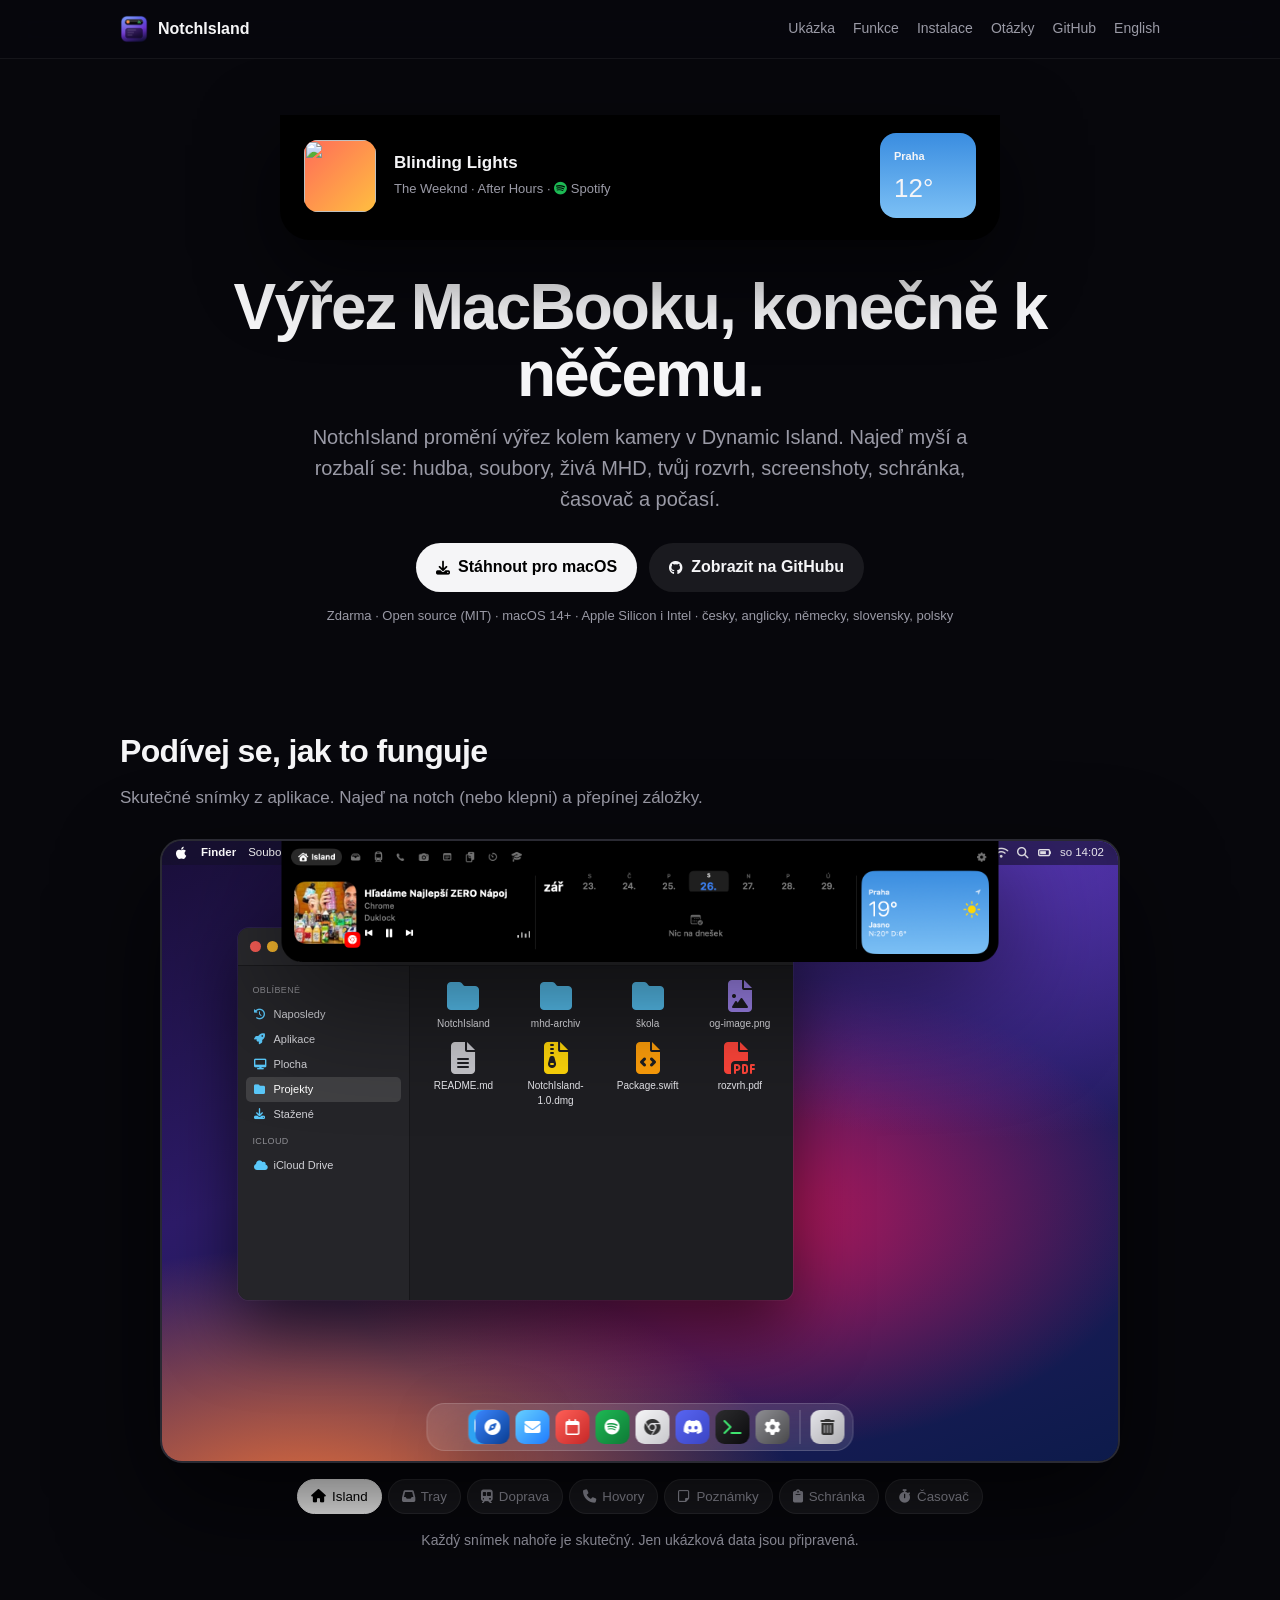
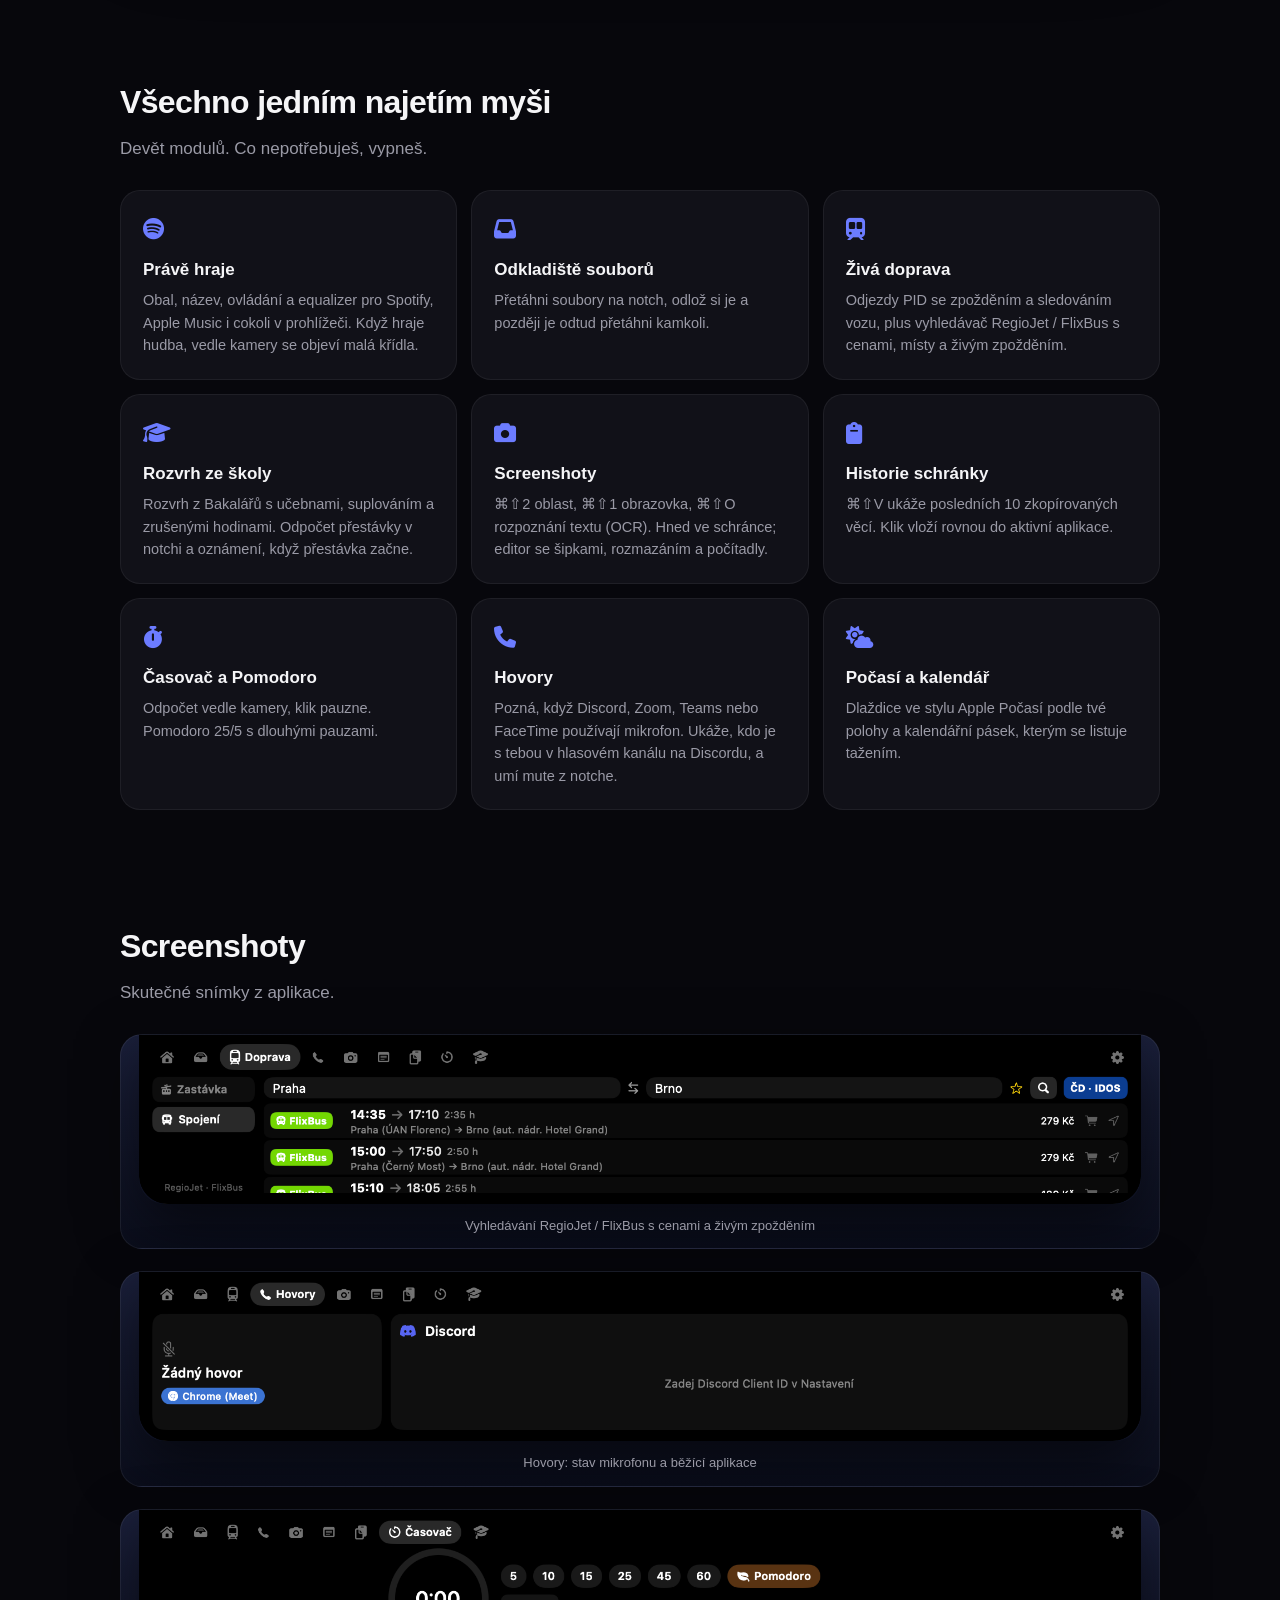
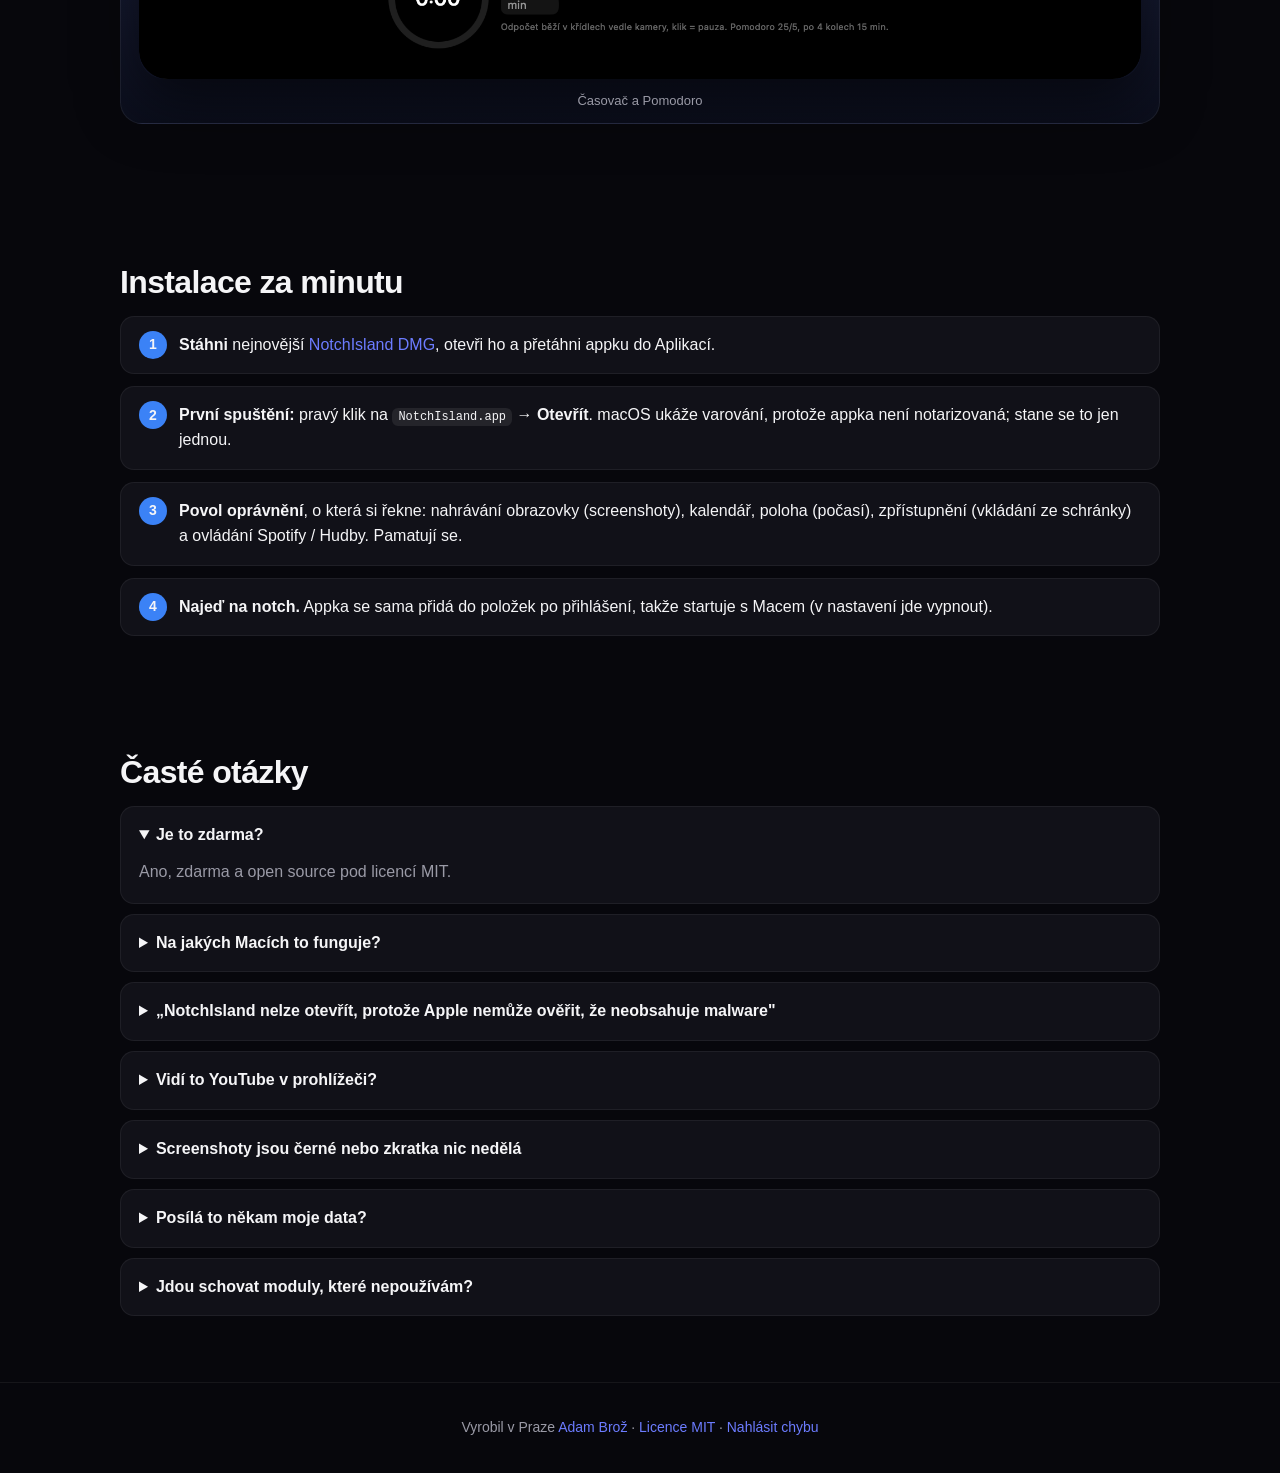
==== commit 6ef58aa1: "Website: demo built from real captures on a realistic macOS desktop; README gallery" ====
--- a/docs/cs/index.html
+++ b/docs/cs/index.html
@@ -56,44 +56,47 @@
 
 <section id="demo">
   <h2>Podívej se, jak to funguje</h2>
-  <p class="lead">Najeď na notch níže. Klikej na záložky. Je to skutečné rozložení, postavené v HTML.</p>
-  <div class="mac">
+  <p class="lead">Skutečné snímky z aplikace. Najeď na notch (nebo klepni) a přepínej záložky.</p>
+  <div class="mac" id="demo-mac">
     <div class="wall"></div>
-    <div class="menubar"><b></b><span>Finder</span><span>Soubor</span><span>Úpravy</span><span>Zobrazení</span><span class="r">po 13:36</span></div>
-    <svg id="cursor" class="cursor" viewBox="0 0 14 20" style="left:50%;top:60%"><path d="M1 1l12 9-5 1 3 6-2 1-3-6-4 4z" fill="#fff" stroke="#000" stroke-width="1"/></svg>
-    <div class="island" id="island">
-      <div class="wing l"><img class="art" src="https://image-cdn-fa.spotifycdn.com/image/ab67616d00001e029c284a6855f4945dc5a3cd73" alt="" width="20" height="20"></div>
-      <div class="wing r"><div class="eqs"><i></i><i></i><i></i><i></i></div></div>
-      <div class="body">
-        <div class="tabs">
-          <button data-tab="island" class="on"><i class="fa-solid fa-house"></i> Island</button><button data-tab="tray"><i class="fa-solid fa-inbox"></i></button><button data-tab="doprava"><i class="fa-solid fa-train-subway"></i></button><button data-tab="hovory"><i class="fa-solid fa-phone"></i></button><button data-tab="shot"><i class="fa-solid fa-camera"></i></button><button data-tab="schranka"><i class="fa-solid fa-clipboard"></i></button><button data-tab="casovac"><i class="fa-solid fa-stopwatch"></i></button><button data-tab="rozvrh"><i class="fa-solid fa-graduation-cap"></i></button>
-          <span class="gear"><i class="fa-solid fa-gear"></i></span>
+    <div class="menubar"><span class="apple"><i class="fa-brands fa-apple"></i></span><b>Finder</b><span>Soubor</span><span>Úpravy</span><span>Zobrazení</span><span>Otevřít</span><span>Okno</span><span>Nápověda</span><span class="r"><i class="fa-solid fa-wifi"></i> <i class="fa-solid fa-magnifying-glass"></i> <i class="fa-solid fa-battery-three-quarters"></i> so 14:02</span></div>
+    <div class="finder">
+      <div class="fbar"><span class="tl"><i></i><i></i><i></i></span><span class="ftitle"><i class="fa-solid fa-folder" style="color:#5ac8fa"></i> Projekty</span><span class="fsearch"><i class="fa-solid fa-magnifying-glass"></i></span></div>
+      <div class="fbody">
+        <div class="fside"><small>Oblíbené</small><div><i class="fa-solid fa-clock-rotate-left"></i> Naposledy</div><div><i class="fa-solid fa-rocket"></i> Aplikace</div><div><i class="fa-solid fa-desktop"></i> Plocha</div><div class="on"><i class="fa-solid fa-folder"></i> Projekty</div><div><i class="fa-solid fa-download"></i> Stažené</div><small>iCloud</small><div><i class="fa-solid fa-cloud"></i> iCloud Drive</div></div>
+        <div class="fgrid">
+          <div><i class="fa-solid fa-folder ic-f"></i>NotchIsland</div><div><i class="fa-solid fa-folder ic-f"></i>mhd-archiv</div><div><i class="fa-solid fa-folder ic-f"></i>škola</div>
+          <div><i class="fa-solid fa-file-image ic-i"></i>og-image.png</div><div><i class="fa-solid fa-file-lines ic-d"></i>README.md</div><div><i class="fa-solid fa-file-zipper ic-z"></i>NotchIsland-1.0.dmg</div>
+          <div><i class="fa-solid fa-file-code ic-c"></i>Package.swift</div><div><i class="fa-solid fa-file-pdf ic-p"></i>rozvrh.pdf</div>
         </div>
-        <div class="pane on" data-pane="island">
-          <img class="art" src="https://image-cdn-fa.spotifycdn.com/image/ab67616d00001e029c284a6855f4945dc5a3cd73" alt="" width="64" height="64">
-          <div class="tile"><b>Mr. Brightside</b><br><span style="color:#9a9aa6">The Killers · Hot Fuss</span><div style="display:flex;align-items:center;gap:14px;margin-top:8px"><i class="fa-solid fa-backward-step"></i><i class="fa-solid fa-pause"></i><i class="fa-solid fa-forward-step"></i><div class="eqs" style="margin:0 0 0 auto"><i></i><i></i><i></i><i></i></div></div><span style="position:absolute;left:58px;top:56px;background:#1db954;border-radius:6px;padding:2px 4px;font-size:10px"><i class="fa-brands fa-spotify"></i></span></div>
-          <div class="tile"><b>zář</b> &nbsp;<span style="color:#9a9aa6">22 · 23 · 24 · </span><b style="color:#3b82f6">25</b><span style="color:#9a9aa6"> · 26</span><br><br><span style="color:#9a9aa6">Další: MAT · A315 · za 12 min</span></div>
-          <div class="wxt"><small>Praha</small><b>12°</b><small>Polojasno</small></div>
-        </div>
-        <div class="pane" data-pane="tray"><div class="tile" style="border:1px dashed rgba(255,255,255,.25);display:grid;place-items:center;color:#9a9aa6">Přetáhni sem soubory · později je odtud vezmi</div></div>
-        <div class="pane" data-pane="doprava"><div class="tile">
-          <div class="row"><span><span class="badge b-tram"><i class="fa-solid fa-train-subway"></i> 9</span> Sídliště Řepy</span><span class="ok">včas</span><b>2 min</b></div>
-          <div class="row"><span><span class="badge b-bus"><i class="fa-solid fa-bus"></i> 191</span> Na Knížecí</span><span class="late">+3′</span><b>5 min</b></div>
-          <div class="row"><span><span class="badge b-metro"><i class="fa-solid fa-m"></i> B</span> Černý Most</span><span class="ok">včas</span><b>7 min</b></div>
-        </div><div class="tile">
-          <div class="row"><span class="badge b-rj">RegioJet</span><span>15:00 → 17:25 · 2:25 h</span><b>199 Kč</b></div>
-          <div class="row"><span class="badge b-fb">FlixBus</span><span>15:30 → 18:05 · 2:35 h</span><b>249 Kč</b></div>
-        </div></div>
-        <div class="pane" data-pane="hovory"><div class="tile"><i class="fa-solid fa-microphone" style="color:#3fe36f"></i> <b>Probíhá hovor</b> · Discord<br><span style="color:#9a9aa6">#general: Adam, Kuba, Tereza</span><div class="chips"><span><i class="fa-solid fa-microphone-slash"></i> Mute</span><span><i class="fa-solid fa-volume-xmark"></i> Deafen</span></div></div></div>
-        <div class="pane" data-pane="shot"><div class="tile"><div class="chips"><span>⌘⇧2 Oblast</span><span>⌘⇧1 Obrazovka</span><span>⌘⇧7 Okno</span><span>⌘⇧O OCR</span></div></div><div class="shot"></div><div class="shot"></div></div>
-        <div class="pane" data-pane="schranka"><div class="tile"><div class="row"><span><i class="fa-regular fa-file-lines" style="color:#9a9aa6"></i> https://github.com/Brozovec/NotchIsland</span><small>2 min</small></div><div class="row"><span><i class="fa-regular fa-file-lines" style="color:#9a9aa6"></i> večeře v 7?</span><small>10 min</small></div><div class="row"><span><i class="fa-regular fa-image" style="color:#9a9aa6"></i> Obrázek 1200×800</span><small>1 h</small></div></div></div>
-        <div class="pane" data-pane="casovac"><div class="ring">24:59</div><div class="tile"><div class="chips"><span>5</span><span>10</span><span>25</span><span>45</span><span style="background:rgba(255,159,10,.35)"><i class="fa-solid fa-leaf"></i> Pomodoro</span></div><p style="color:#9a9aa6;margin:8px 0 0">Odpočet běží vedle kamery. Klik pauzne.</p></div></div>
-        <div class="pane" data-pane="rozvrh"><div class="tile"><div style="color:#ffb340;font-size:11px;margin-bottom:6px"><i class="fa-solid fa-mug-hot"></i> Přestávka 20 min · další MAT (A315) za 14 min</div><div class="cards"><div class="lc"><b>ČJL</b><span class="rm">A103</span><span>8:00</span></div><div class="lc now"><b>PRG</b><span class="rm">A104</span><span>8:50</span></div><div class="lc"><b>PRG</b><span class="rm">A104</span><span>9:45</span></div><div class="lc x"><b>NJ</b><span>Zrušeno</span></div><div class="lc s"><b>MAT</b><span class="rm" style="color:#ffb340">A315</span><span>11:40</span></div><div class="lc"><b>TV</b><span class="rm">SOK</span><span>12:35</span></div></div></div></div>
       </div>
     </div>
-    <div class="dock"><i style="--a:#5ac8fa;--b:#007aff"></i><i style="--a:#ff9f0a;--b:#ff375f"></i><i style="--a:#30d158;--b:#0a84ff"></i><i style="--a:#bf5af2;--b:#5e5ce6"></i><i style="--a:#ffd60a;--b:#ff9f0a"></i><i style="--a:#8e8e93;--b:#48484a"></i></div>
+    <div class="dock">
+      <i class="dk finder" title="Finder"><b></b></i><i class="dk" style="--a:#3a86ff;--b:#0a3d91"><span class="fa-solid fa-compass"></span></i><i class="dk" style="--a:#66d0ff;--b:#1f7cff"><span class="fa-solid fa-envelope"></span></i><i class="dk" style="--a:#ff5f57;--b:#c62828"><span class="fa-regular fa-calendar"></span></i><i class="dk" style="--a:#1db954;--b:#0f7a36"><span class="fa-brands fa-spotify"></span></i><i class="dk" style="--a:#f5f5f7;--b:#c8c8cc"><span class="fa-brands fa-chrome" style="color:#333"></span></i><i class="dk" style="--a:#5865f2;--b:#3b45c4"><span class="fa-brands fa-discord"></span></i><i class="dk" style="--a:#2c2c2e;--b:#0b0b0d"><span class="fa-solid fa-terminal" style="color:#3fe36f"></span></i><i class="dk" style="--a:#8e8e93;--b:#48484a"><span class="fa-solid fa-gear"></span></i><i class="dk sep"></i><i class="dk" style="--a:#e5e5ea;--b:#aeaeb2"><span class="fa-solid fa-trash-can" style="color:#333"></span></i>
+    </div>
+    <div class="rdemo" id="rdemo">
+      <img class="collapsed" src="../demo/collapsed.png" alt="Collapsed notch with timer wings" width="800" height="96">
+      <div class="panel">
+        <img data-tab="home" class="on" src="../demo/home.png" alt="Island: now playing, calendar, weather" width="1800" height="304">
+        <img data-tab="files" src="../demo/files.png" alt="File tray" width="1800" height="304" loading="lazy">
+        <img data-tab="transit" src="../demo/transit.png" alt="Transit: Prague to Brno" width="1800" height="304" loading="lazy">
+        <img data-tab="calls" src="../demo/calls.png" alt="Calls" width="1800" height="304" loading="lazy">
+        <img data-tab="notes" src="../demo/notes.png" alt="Notes" width="1800" height="304" loading="lazy">
+        <img data-tab="clipboard" src="../demo/clipboard.png" alt="Clipboard history" width="1800" height="304" loading="lazy">
+        <img data-tab="timer" src="../demo/timer.png" alt="Timer and Pomodoro" width="1800" height="304" loading="lazy">
+      </div>
+    </div>
   </div>
-  <p class="hint">Tohle je ukázka v HTML. Ta pravá je jedno stažení daleko.</p>
+  <div class="rtabs" id="rtabs">
+    <button data-tab="home" class="on"><i class="fa-solid fa-house"></i> Island</button>
+    <button data-tab="files"><i class="fa-solid fa-inbox"></i> Tray</button>
+    <button data-tab="transit"><i class="fa-solid fa-train-subway"></i> Doprava</button>
+    <button data-tab="calls"><i class="fa-solid fa-phone"></i> Hovory</button>
+    <button data-tab="notes"><i class="fa-regular fa-note-sticky"></i> Poznámky</button>
+    <button data-tab="clipboard"><i class="fa-solid fa-clipboard"></i> Schránka</button>
+    <button data-tab="timer"><i class="fa-solid fa-stopwatch"></i> Časovač</button>
+  </div>
+  <p class="hint">Každý snímek nahoře je skutečný. Jen ukázková data jsou připravená.</p>
 </section>
 
 <section id="features">
--- a/docs/style.css
+++ b/docs/style.css
@@ -37,3 +37,42 @@
 .card .ic{color:var(--accent);font-size:22px}
 .tabs button i{font-size:11px}.btn i{font-size:14px}
 .pane .tile{position:relative}
+
+/* --- responzivita --- */
+img{max-width:100%;height:auto}
+.shots figure img{width:100%;height:auto}
+.hero{padding:56px 0 32px}
+@media (max-width:900px){
+  .mac{aspect-ratio:auto;height:auto;min-height:0;padding-bottom:14px}
+  .mac .dock{display:none}
+  .island{position:relative;left:auto;transform:none;margin:26px auto 0;width:170px}
+  .island.compact{width:290px}
+  .island.open{width:min(760px,96%);height:auto;min-height:200px}
+  .island .body{position:relative;inset:auto}
+  .mac .menubar{position:relative}
+  .cursor{display:none!important}
+  .pane.on{flex-wrap:wrap}
+  .pane .tile{min-width:180px}
+}
+@media (max-width:640px){
+  .wrap{padding:0 14px}
+  nav{height:52px}nav .links{gap:10px;font-size:12px}nav .links a:nth-child(2),nav .links a:nth-child(3){display:none}
+  h1{font-size:34px}.sub{font-size:16px}h2{font-size:26px}
+  .notch{padding:14px 16px 18px;gap:12px}.notch .art{width:56px;height:56px}.notch .t b{font-size:15px}
+  .grid{grid-template-columns:1fr}
+  .steps div{padding-left:52px}
+  .shots figure{padding:0 8px 10px;border-radius:14px}.shots figure img{border-radius:0 0 14px 14px}
+  .cards{flex-wrap:wrap}.lc{width:46px;height:58px}
+  .pane .art{width:48px;height:48px}.ring{width:56px;height:56px;font-size:13px}
+  .tabs{flex-wrap:wrap;height:auto;row-gap:2px}
+  .island.open{min-height:0}
+  .btn{padding:11px 16px;font-size:14px}
+}
+@media (max-width:400px){.notch .wx{display:none}.eq{display:none}}
+
+/* screenshoty na mobilu: posouvat vodorovně místo zmenšení na nečitelno */
+@media (max-width:640px){
+  .shots figure{overflow-x:auto;-webkit-overflow-scrolling:touch}
+  .shots figure img{min-width:760px}
+  .shots figcaption{position:sticky;left:0}
+}
--- a/docs/showcase.css
+++ b/docs/showcase.css
@@ -32,3 +32,33 @@
 .hint{text-align:center;color:var(--muted);font-size:14px;margin-top:16px}
 .cursor{position:absolute;width:14px;height:20px;z-index:6;pointer-events:none;filter:drop-shadow(0 2px 3px rgba(0,0,0,.6));transition:top .9s ease-in-out,left .9s ease-in-out}
 @media (max-width:640px){.island.open{width:96%;height:200px}.pane{font-size:11px}.wxt{display:none}}
+
+@media (max-width:900px){.mac .menubar span:not(.r){display:none}.mac .menubar{justify-content:space-between}}
+
+/* --- ukázka z reálných snímků --- */
+.rdemo{position:absolute;top:0;left:50%;transform:translateX(-50%);width:100%;z-index:5;pointer-events:none}
+.rdemo .collapsed{position:absolute;top:0;left:50%;transform:translateX(-50%);width:33%;height:auto;pointer-events:auto;transition:opacity .2s;cursor:pointer}
+.rdemo .panel{position:absolute;top:0;left:50%;transform:translateX(-50%) scaleY(.35);transform-origin:top center;width:min(75%,900px);opacity:0;transition:transform .42s cubic-bezier(.2,1.2,.3,1),opacity .28s;pointer-events:none;filter:drop-shadow(0 30px 60px rgba(0,0,0,.6))}
+.rdemo .panel img{position:absolute;top:0;left:0;width:100%;height:auto;opacity:0;transition:opacity .25s}
+.rdemo .panel img.on{opacity:1;position:relative}
+.rdemo.open .panel{transform:translateX(-50%) scaleY(1);opacity:1;pointer-events:auto}
+.rdemo.open .collapsed{opacity:0;pointer-events:none}
+.rtabs{display:flex;gap:6px;justify-content:center;flex-wrap:wrap;margin-top:16px}
+.rtabs button{background:rgba(255,255,255,.07);border:1px solid rgba(255,255,255,.08);color:var(--muted);font:600 13px/1 inherit;padding:9px 13px;border-radius:999px;cursor:pointer;display:flex;gap:6px;align-items:center;transition:all .15s}
+.rtabs button.on,.rtabs button:hover{background:#fff;color:#000;border-color:#fff}
+@media (max-width:900px){.rdemo{position:relative;left:auto;transform:none;min-height:0;padding-top:26px}.rdemo .collapsed{width:60%}.rdemo .panel{width:96%}}
+
+/* --- realistická plocha macOS --- */
+.mac .wall{background:radial-gradient(900px 500px at 15% 110%,#f0733a 0,transparent 55%),radial-gradient(900px 600px at 85% -10%,#5f3dc4 0,transparent 60%),radial-gradient(700px 400px at 60% 60%,#c2185b 0,transparent 60%),linear-gradient(160deg,#1a0f3a,#2d1b69 40%,#0d1b4b)}
+.mac .menubar{height:24px;font-size:11.5px;gap:12px;background:rgba(20,18,40,.55)}.mac .menubar .apple{font-size:14px;margin-right:2px}.mac .menubar b{font-weight:700}.mac .menubar .r{display:flex;gap:9px;align-items:center;opacity:.9}
+.finder{position:absolute;left:8%;top:14%;width:58%;height:60%;background:#1e1e22;border-radius:11px;box-shadow:0 30px 70px rgba(0,0,0,.6),0 0 0 1px rgba(255,255,255,.08);overflow:hidden;display:flex;flex-direction:column;font-size:11px;color:#e5e5ea}
+.fbar{height:38px;background:#2a2a2e;display:flex;align-items:center;padding:0 12px;gap:12px;border-bottom:1px solid rgba(0,0,0,.4)}
+.tl{display:flex;gap:6px}.tl i{width:11px;height:11px;border-radius:50%;background:#ff5f57}.tl i:nth-child(2){background:#febc2e}.tl i:nth-child(3){background:#28c840}
+.ftitle{font-weight:600;display:flex;gap:6px;align-items:center;margin-left:8px}.fsearch{margin-left:auto;background:rgba(255,255,255,.08);border-radius:6px;padding:3px 40px 3px 8px;color:#8e8e93}
+.fbody{flex:1;display:flex;min-height:0}
+.fside{width:31%;background:#252529;padding:10px 8px;border-right:1px solid rgba(0,0,0,.4)}.fside small{display:block;color:#8e8e93;font-size:9px;margin:8px 6px 4px;text-transform:uppercase;letter-spacing:.04em}.fside div{padding:4px 8px;border-radius:5px;display:flex;gap:7px;align-items:center;color:#d1d1d6}.fside div i{color:#5ac8fa;width:12px}.fside div.on{background:rgba(255,255,255,.12);color:#fff}
+.fgrid{flex:1;display:grid;grid-template-columns:repeat(4,1fr);gap:10px 6px;padding:14px 10px;align-content:start}.fgrid div{text-align:center;font-size:10px;display:flex;flex-direction:column;align-items:center;gap:4px}.fgrid i{font-size:32px}.ic-f{color:#5ac8fa}.ic-i{color:#a78bfa}.ic-d{color:#c7c7cc}.ic-z{color:#ffd60a}.ic-c{color:#ff9f0a}.ic-p{color:#ff453a}
+.dock{gap:6px;padding:6px 8px}.dock .dk{width:34px;height:34px;border-radius:9px;display:grid;place-items:center;background:linear-gradient(135deg,var(--a),var(--b));color:#fff;font-size:16px;position:relative}
+.dock .dk.sep{width:1px;background:rgba(255,255,255,.25);margin:0 4px;border-radius:0}
+.dock .dk.finder{background:linear-gradient(90deg,#2ea3f2 50%,#2a5fd8 50%)}.dock .dk.finder b{width:22px;height:22px;border:2px solid #fff;border-radius:6px 6px 9px 9px;border-top:0;box-sizing:border-box;position:relative}.dock .dk.finder b::before,.dock .dk.finder b::after{content:"";position:absolute;top:4px;width:2px;height:6px;background:#fff;left:5px}.dock .dk.finder b::after{left:auto;right:5px}
+@media (max-width:900px){.finder{display:none}.mac .menubar span:not(.r):not(.apple){display:none}}
